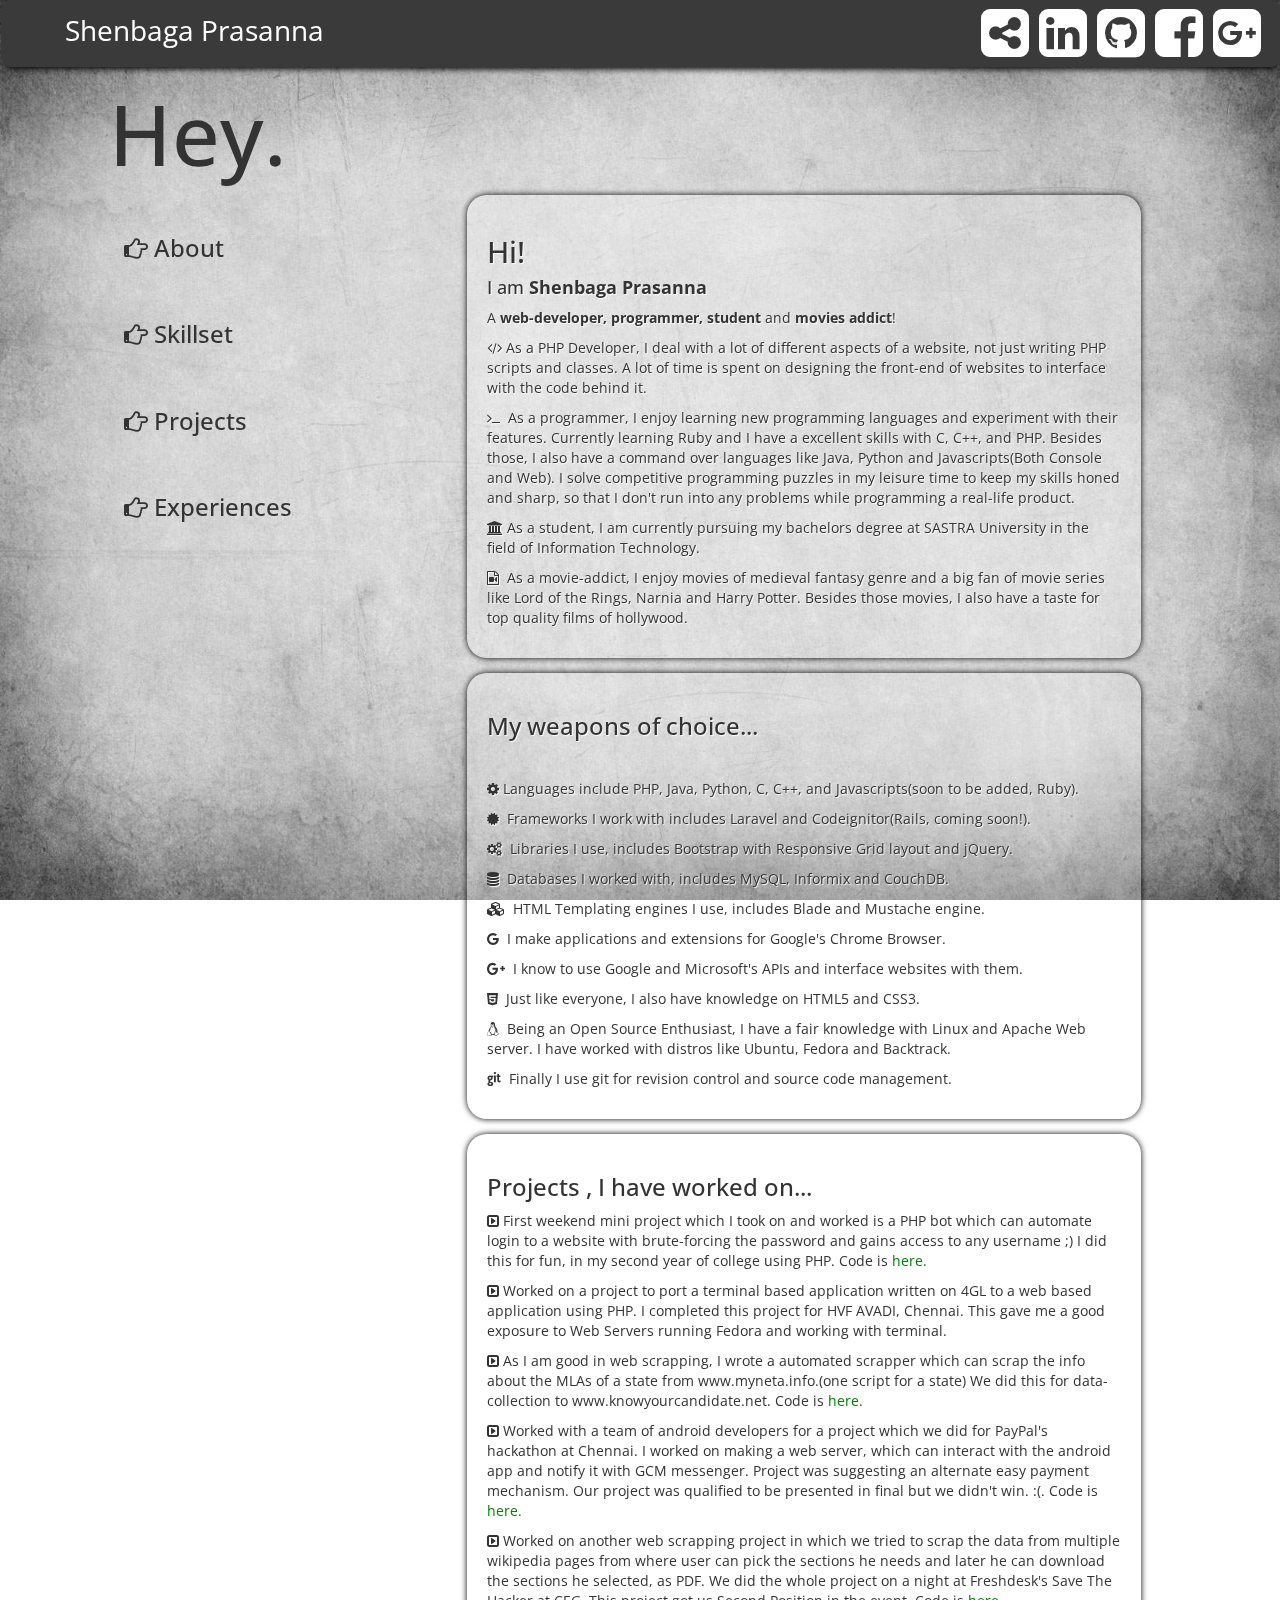
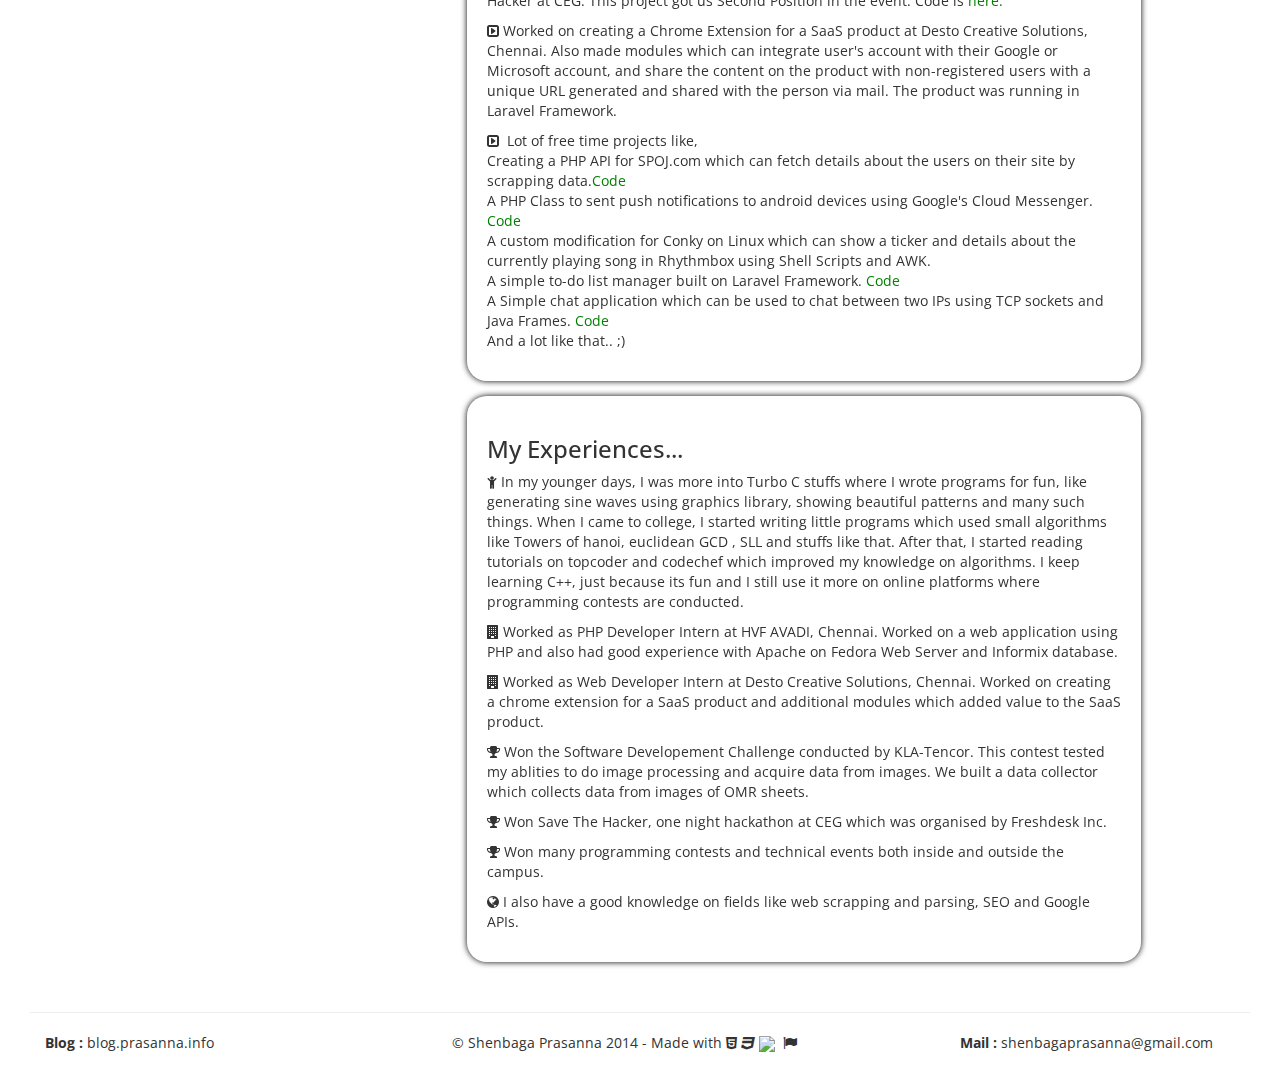
==== index.html @ 6488deb1 "responsive meta tag fix" ====
<!doctype html>
<!--
 
                                                       Z
                                                   Z
                                   .,.,        z
                                 ((((())    z
                               ((('_  _`) '
    _______________________    ((G   \ |)      ___________________
                              (((`   " ,
                               .((\.:~:          .--------------.
 This is product               __.| `"'.__      | \              |
                            .''   `---'   `.    |  .             :
     of hard work          /                `   |   `-.__________)
                          |             ~       |  :             :
     for many many        |                     |  :  |
                          |    _                |     |   [ ##   :
     hours ...             \    `--.        ____|  ,   oo_______.'
                            `_   ( \) _____/     `--___
                            | `--)  ) `-.   `---   ( - a:f -
                            |   '///`  | `-.
                            |     | |  |    `-.
                            |     | |  |       `-.
                            |     | |\ |
                            |     | | \|
                             `-.  | |  |
                                `-| '


-->
<html>
	<head>
		<title>Prasanna | Portfolio</title>
		<meta charset="UTF-8">
		<meta name="description" content="Portfolio of Shenbaga Prasanna">
		<meta name="keywords" content="shenbaga prasanna,prasanna,phpdeveloper,portfolio,sastra">
		<meta name="author" content="Shenbaga Prasanna">
		<meta name="robots" content="index,follow">
		<meta name="googlebot" content="index,follow">
		<meta name="og:title" content="Prasanna | Portfolio">
		<meta name="og:url" content="http://praserocking.github.io">
		<meta name="og:type" content="portfolio">
		<meta name="viewport" content="width=device-width, initial-scale=1">
		<link href='http://fonts.googleapis.com/css?family=Open+Sans' rel='stylesheet' type='text/css'>
		<link rel="stylesheet" href="css/bootstrap.min.css">
		<link href="http://netdna.bootstrapcdn.com/font-awesome/4.1.0/css/font-awesome.min.css" rel="stylesheet">;
		<link rel="stylesheet" href="css/index.css">
		<script type="text/javascript" src="js/jquery.js"></script>
		<script type="text/javascript" src="js/jquery.sticky.js"></script>
		<script type="text/javascript" src="js/index.js"></script>
	</head>
	<body>
		<div id="container">
			<div class="row">
				<div class="col-xs-12" id="header">
					<a href="index.html">
						<span id="name" class="glow">Shenbaga Prasanna</span>
					</a>
					<a href="https://plus.google.com/u/0/+PrasannaSundar/posts" target="_blank">
						<span class="contact-icon" id="google"><i class="fa fa-google-plus-square fa-2x"></i></span>
					</a>
					<a href="https://www.facebook.com/prasanna.sundar.568" target="_blank">
						<span class="contact-icon" id="facebook"><i class="fa fa-facebook-square fa-2x"></i></span>
					</a>
					<a href="https://github.com/praserocking" target="_blank">
						<span class="contact-icon" id="github"><i class="fa fa-github-square fa-2x"></i></span>
					</a>
					<a href="http://in.linkedin.com/pub/shenbaga-prasanna/69/320/171/" target="_blank">
						<span class="contact-icon" id="linkedin"><i class="fa fa-linkedin-square fa-2x"></i></span>
					</a>
					<a href="http://blog.prasanna.info" target="_blank">
						<span class="contact-icon" id="blogger"><i class="fa fa-share-alt-square fa-2x"></i></span>
					</a>
				</div>
			</div>
			<div class="row">
				<div class="col-xs-4 col-xs-offset-1">
					<h1 id="hey">Hey.</i></h1>
				</div>
				<div class="col-xs-1 col-xs-offset-10" id="dp">
				</div>
			</div>
			<div class="row">
				<div class="col-xs-3 col-xs-offset-1">
					<table id="vert-menu">
						<tr>
							<td>
							<div>
								<h3 id="about"><i class="fa fa-hand-o-right fa-1x"></i>&nbsp;About</h3>
							</div>
							</td>
						</tr>
						<tr>
							<td>
							<div>
								<h3 id="skills"><i class="fa fa-hand-o-right fa-1x"></i>&nbsp;Skillset</h3>
							</div>
							</td>
						</tr>
						<tr>
							<td>
							<div>
								<h3 id="projs"><i class="fa fa-hand-o-right fa-1x"></i>&nbsp;Projects</h3>
							</div>
							</td>
						</tr>
						<tr>
							<td>
							<div>
								<h3 id="exps"><i class="fa fa-hand-o-right fa-1x"></i>&nbsp;Experiences</h3>
							</div>
							</td>
						</tr>
					</table>
				</div>
				<div class="col-xs-7">
					<div class="row space">
						<div class="col-xs-12">
							<div id="about-content" class="test">
								<h2>Hi!</h2> <h4>I am <strong>Shenbaga Prasanna</strong></h4>
								<p>A <strong>web-developer, programmer, student</strong> and <strong>movies addict</strong>!</p> 
								<p><i class="fa fa-code"></i>&nbsp;As a PHP Developer, I deal with a lot of different aspects of a website, not just writing PHP scripts and classes. A lot of time is spent on designing the front-end of websites to interface with the code behind it.</p>
								<p><i class="fa fa-terminal"></i>&nbsp; As a programmer, I enjoy learning new programming languages and experiment with their features. Currently learning Ruby and I have a excellent skills with C, C++, and PHP. Besides those, I also have a command over languages like Java, Python and Javascripts(Both Console and Web). I solve competitive programming puzzles in my leisure time to keep my skills honed and sharp, so that I don't run into any problems while programming a real-life product.</p>
								<p><i class="fa fa-university"></i>&nbsp;As a student, I am currently pursuing my bachelors degree at SASTRA University in the field of Information Technology.  </p>
								<p><i class="fa fa-file-movie-o"></i>&nbsp; As a movie-addict, I enjoy movies of medieval fantasy genre and a big fan of movie series like Lord of the Rings, Narnia and Harry Potter. Besides those movies, I also have a taste for top quality films of hollywood. </p>
							</div>
						</div>
					</div>
					<div class="row space">
						<div class="col-xs-12">
							<div class="test" id="skills-content">
								<h3>My weapons of choice...</h3><p>&nbsp;</p>
								<p><i class="fa fa-cog"></i>&nbsp;Languages include PHP, Java, Python, C, C++, and Javascripts(soon to be added, Ruby).</p>
								<p><i class="fa fa-certificate"></i>&nbsp; Frameworks I work with includes Laravel and Codeignitor(Rails, coming soon!).</p>
								<p><i class="fa fa-cogs"></i>&nbsp; Libraries I use, includes Bootstrap with Responsive Grid layout and jQuery.</p>
								<p><i class="fa fa-database"></i>&nbsp; Databases I worked with, includes MySQL, Informix and CouchDB.</p>
								<p><i class="fa fa-cubes"></i>&nbsp; HTML Templating engines I use, includes Blade and Mustache engine. </p>
								<p><i class="fa fa-google"></i>&nbsp; I make applications and extensions for Google's Chrome Browser.</p>
								<p><i class="fa fa-google-plus"></i>&nbsp; I know to use Google and Microsoft's APIs and interface websites with them.</p> 
								<p><i class="fa fa-html5"></i>&nbsp; Just like everyone, I also have knowledge on HTML5 and CSS3.</p>
								<p><i class="fa fa-linux"></i>&nbsp; Being an Open Source Enthusiast, I have a fair knowledge with Linux and Apache Web server. I have worked with distros like Ubuntu, Fedora and Backtrack.</p>
								<p><i class="fa fa-git"></i>&nbsp; Finally I use git for revision control and source code management.</p>

							</div>
						</div>
					</div>
					<div class="row space">
						<div class="col-xs-12">
							<div class="test" id="projs-content">
								<h3>Projects , I have worked on...</h3>
								<p><i class="fa fa-toggle-right"></i>&nbsp;First weekend mini project which I took on and worked is a PHP bot which can automate login to a website with brute-forcing the password and gains access to any username ;) I did this for fun, in my second year of college using PHP. Code is <a href="https://github.com/praserocking/SASTRA-PWI-DOB-Hack" target="_blank"><span class="url">here.</span></a></p>
								<p><i class="fa fa-toggle-right"></i>&nbsp;Worked on a project to port a terminal based application written on 4GL to a web based application using PHP. I completed this project for HVF AVADI, Chennai. This gave me a good exposure to Web Servers running Fedora and working with terminal.</p>
								<p><i class="fa fa-toggle-right"></i>&nbsp;As I am good in web scrapping, I wrote a automated scrapper which can scrap the info about the MLAs of a state from www.myneta.info.(one script for a state) We did this for data-collection to www.knowyourcandidate.net. Code is <a href="https://github.com/praserocking/ScriptKiddie/blob/master/BOT_MYNETA.php" target="_blank"><span class="url">here.</span></a></p>
								<p><i class="fa fa-toggle-right"></i>&nbsp;Worked with a team of android developers for a project which we did for PayPal's hackathon at Chennai. I worked on making a web server, which can interact with the android app and notify it with GCM messenger. Project was suggesting an alternate easy payment mechanism. Our project was qualified to be presented in final but we didn't win. :(. Code is <a href="https://github.com/praserocking/EZEEPAY_FOR_PAYPAL_HACKATHON" target="_blank"><span class="url">here.</span></a></p>
								<p><i class="fa fa-toggle-right"></i>&nbsp;Worked on another web scrapping project in which we tried to scrap the data from multiple wikipedia pages from where user can pick the sections he needs and later he can download the sections he selected, as PDF. We did the whole project on a night at Freshdesk's Save The Hacker at CEG. This project got us Second Position in the event. Code is <a href="https://github.com/praserocking/ListWiki" target="_blank"><span class="url">here.</span></a></p>
								<p><i class="fa fa-toggle-right"></i>&nbsp;Worked on creating a Chrome Extension for a SaaS product at Desto Creative Solutions, Chennai. Also made modules which can integrate user's account with their Google or Microsoft account, and share the content on the product with non-registered users with a unique URL generated and shared with the person via mail. The product was running in Laravel Framework.</p>
								<p><i class="fa fa-toggle-right"></i>&nbsp; Lot of free time projects like, <br/>Creating a PHP API for SPOJ.com which can fetch details about the users on their site by scrapping data.<a href="https://github.com/praserocking/PHP-SPOJ-API" target="_blank"><span class="url">Code</span></a><br/>
								A PHP Class to sent push notifications to android devices using Google's Cloud Messenger. <a href="https://github.com/praserocking/GCM_Server_PushNotifications_API" target="_blank"><span class="url">Code</span></a><br/>
								A custom modification for Conky on Linux which can show a ticker and details about the currently playing song in Rhythmbox using Shell Scripts and AWK.<br/>
								A simple to-do list manager built on Laravel Framework. <a href="https://github.com/praserocking/To-Do-List" target="_blank"><span class="url">Code</span></a><br/>
								A Simple chat application which can be used to chat between two IPs using TCP sockets and Java Frames.<a href="https://github.com/praserocking/ChatApp-Updated" target="_blank"><span class="url"> Code</span></a><br/>
								And a lot like that.. ;)</p>
							</div>
						</div>
					</div>
					<div class="row space">
						<div class="col-xs-12">
							<div class="test" id="exps-content">
								<h3>My Experiences... </h3>
								<p><i class="fa fa-child">&nbsp;</i>In my younger days, I was more into Turbo C stuffs where I wrote programs for fun, like generating sine waves using graphics library, showing beautiful patterns and many such things. When I came to college, I started writing little programs which used small algorithms like Towers of hanoi, euclidean GCD , SLL and stuffs like that. After that, I started reading tutorials on topcoder and codechef which improved my knowledge on algorithms. I keep learning C++, just because its fun and I still use it more on online platforms where programming contests are conducted.</p>
								<p><i class="fa fa-building">&nbsp;</i>Worked as PHP Developer Intern at HVF AVADI, Chennai. Worked on a web application using PHP and also had good experience with Apache on Fedora Web Server and Informix database.</p>
								<p><i class="fa fa-building">&nbsp;</i>Worked as Web Developer Intern at Desto Creative Solutions, Chennai. Worked on creating a chrome extension for a SaaS product and additional modules which added value to the SaaS product.</p>
								<p><i class="fa fa-trophy">&nbsp;</i>Won the Software Developement Challenge conducted by KLA-Tencor. This contest tested my ablities to do image processing and acquire data from images. We built a data collector which collects data from images of OMR sheets.</p>
								<p><i class="fa fa-trophy">&nbsp;</i>Won Save The Hacker, one night hackathon at CEG which was organised by Freshdesk Inc.</p>
								<p><i class="fa fa-trophy">&nbsp;</i>Won many programming contests and technical events both inside and outside the campus.</p>
								<p><i class="fa fa-globe">&nbsp;</i>I also have a good knowledge on fields like web scrapping and parsing, SEO and Google APIs.</p>
							</div>
						</div>
					</div>
				</div>
			</div>
			<div class="row space">
				<div class="col-xs-12">
					<hr>
					<div class="col-xs-4 glow">
						<strong>Blog :</strong> blog.prasanna.info
					</div>
					<div class="col-xs-4">
						&copy; Shenbaga Prasanna 2014 - 
						Made with <i class="fa fa-html5"></i>&nbsp;<i class="fa fa-css3"></i>&nbsp;<img src="http://jquery.com/jquery-wp-content/themes/jquery.com/i/favicon.ico">&nbsp; <i class="fa fa-flag"></i>
					</div>
					<div class="col-xs-3 col-xs-offset-1">
						<strong>Mail :</strong> shenbagaprasanna@gmail.com
					</div>
				</div>
			</div>
		</div>
		<!-- Google Analytics -->
			<script>
			  (function(i,s,o,g,r,a,m){i['GoogleAnalyticsObject']=r;i[r]=i[r]||function(){
			  (i[r].q=i[r].q||[]).push(arguments)},i[r].l=1*new Date();a=s.createElement(o),
			  m=s.getElementsByTagName(o)[0];a.async=1;a.src=g;m.parentNode.insertBefore(a,m)
			  })(window,document,'script','//www.google-analytics.com/analytics.js','ga');
			  ga('create', 'UA-52344469-1', 'auto');
			  ga('send', 'pageview');
			</script>
		<!-- -->
	</body>
</html>
---- css/index.css ----
body{
	font-family: 'Open Sans', sans-serif;
	overflow-x:hidden;
	background-image: url("../imgs/bg.jpg"); 
	background-repeat: no-repeat;
    background-size: 100% 100%;
	background-attachment:fixed;
}
a,a:hover{
	text-decoration: none;
	color: inherit;
}
td{
	padding: 15px;
}
td:hover{
	-webkit-stroke-width: 5.3px;
    -webkit-stroke-color: #FFFFFF;
    -webkit-fill-color: #FFFFFF;
    text-shadow: 1px 0px 20px black;
}
.test{
	width: auto;
	height: auto;
	text-shadow: 1px 1px 1px #FFFFFF;
	background-color: rgba(255,255,255,0.25);
	padding: 20px;
	border-radius: 20px;
	-webkit-box-shadow: 0 0 6px black;
	   -moz-box-shadow: 0 0 6px black;
	        box-shadow: 0 0 6px black;
}
.space{
	margin:15px;
}
.contact-icon{
	float: right;
	padding: 5px;
}
.contact-icon:hover,td:hover{
	cursor: pointer;
}
.glow:hover{
	-webkit-stroke-width: 5.3px;
    -webkit-stroke-color: #FFFFFF;
    -webkit-fill-color: #FFFFFF;
    text-shadow: 1px 0px 20px white;
}
.url{
	color:green;
}
.url:hover{
	color:blue;
}
#google:hover{
	color:#d34836;
}
#facebook:hover{
	color:#3b5998;
}
#linkedin:hover{
	color: #0e76a8;
}
#github:hover{
	color: black;
}
#blogger:hover{
	color:#ff6600;
}
#hey{
	font-size: 600%;
	position: fixed;
	top: 68px;
}
#name{
	position: absolute;
	top: 15%;
	left: 5%;
    transition: all 0.3s ease-in;
    text-decoration:none;
}
#header{
	background-color: #3a3a3a;
	left: 1px;
	color: white;
	font-size: 200%;
	position: fixed;
	top: 0px;
	z-index: 1000;
	-webkit-box-shadow: 0 8px 6px -6px black;
	   -moz-box-shadow: 0 8px 6px -6px black;
	        box-shadow: 0 8px 6px -6px black;	
	border-radius: 10px;
}
#dp{
	width: 150px;
	height: 150px;
	position: fixed;
	border-radius: 75px;
	-webkit-border-radius: 75px;
	-moz-border-radius: 75px;
	-webkit-filter: grayscale(1);
  	filter: grayscale(1);
	background: url("") no-repeat;
	/*border: 2px ridge #3a3a3a;*/
}
#dp:hover{
	-webkit-filter: grayscale(0);
  	filter: grayscale(0);
  	cursor:pointer;
}
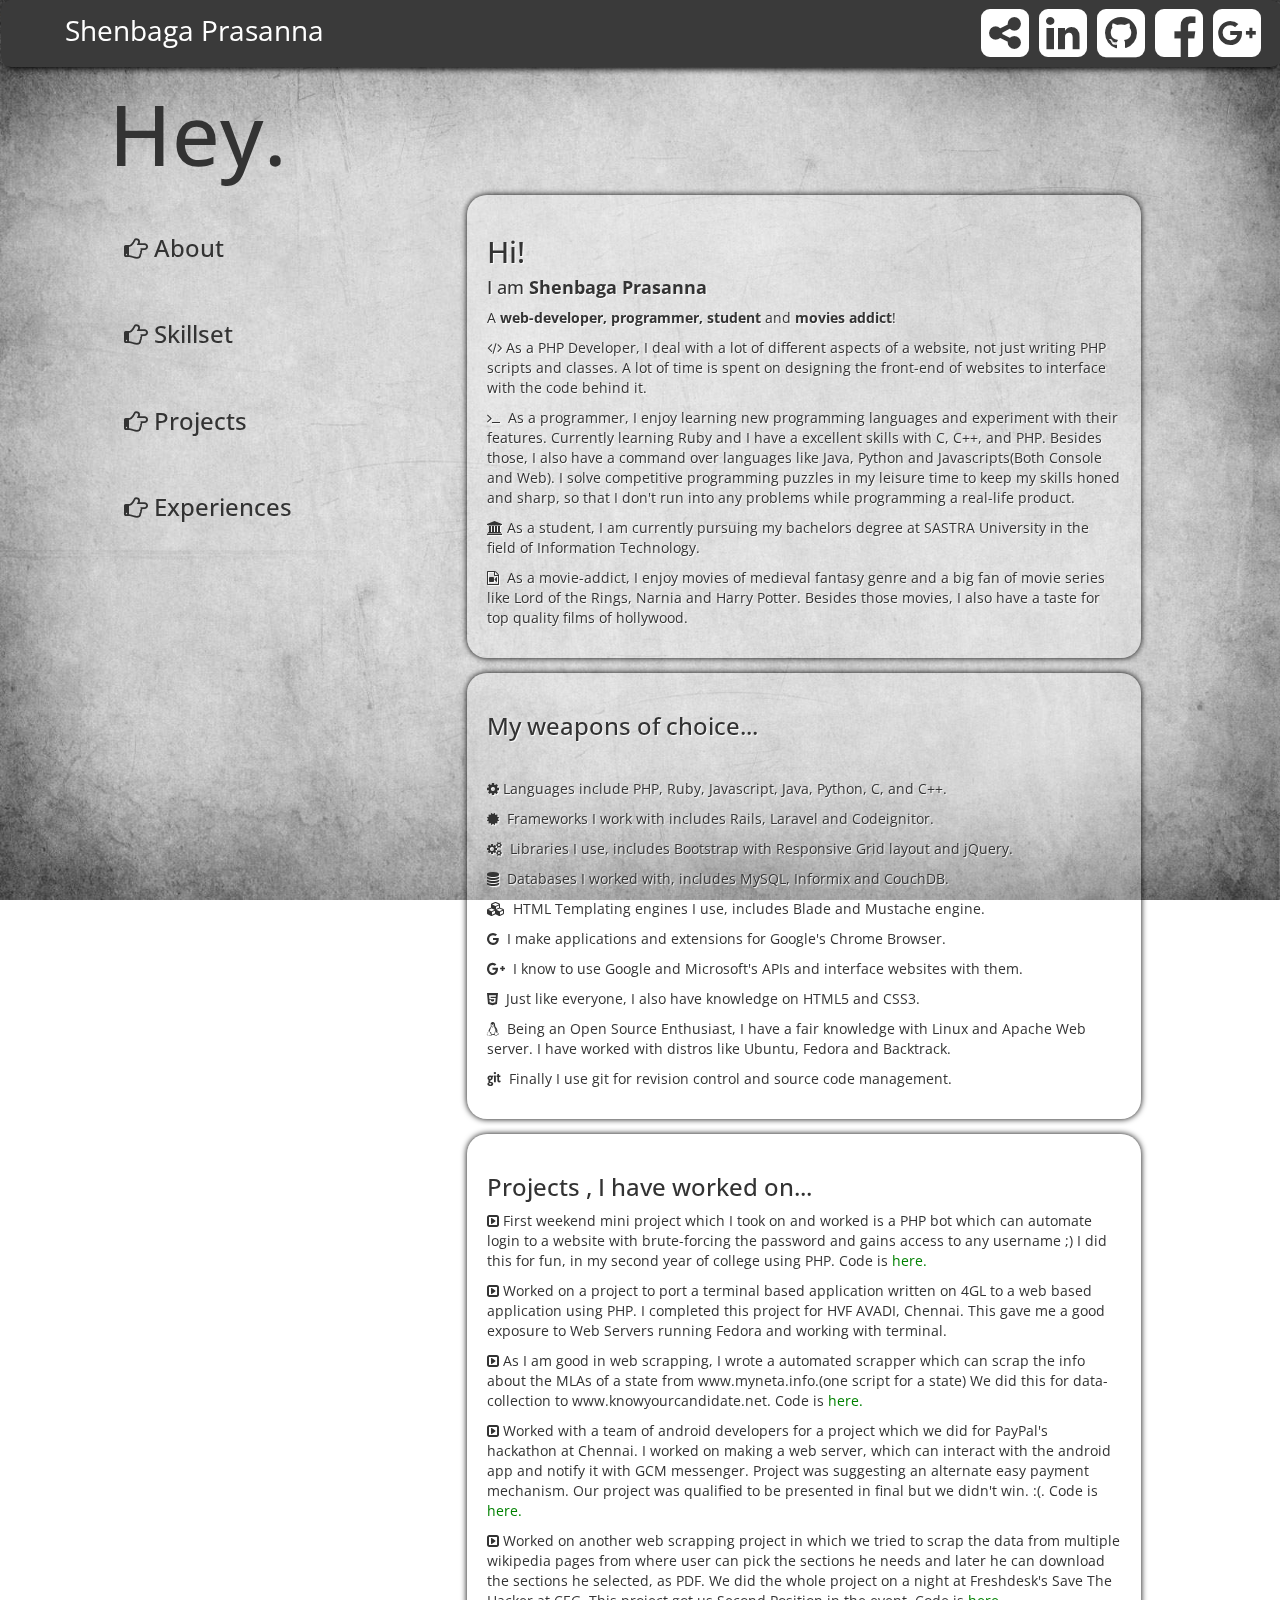
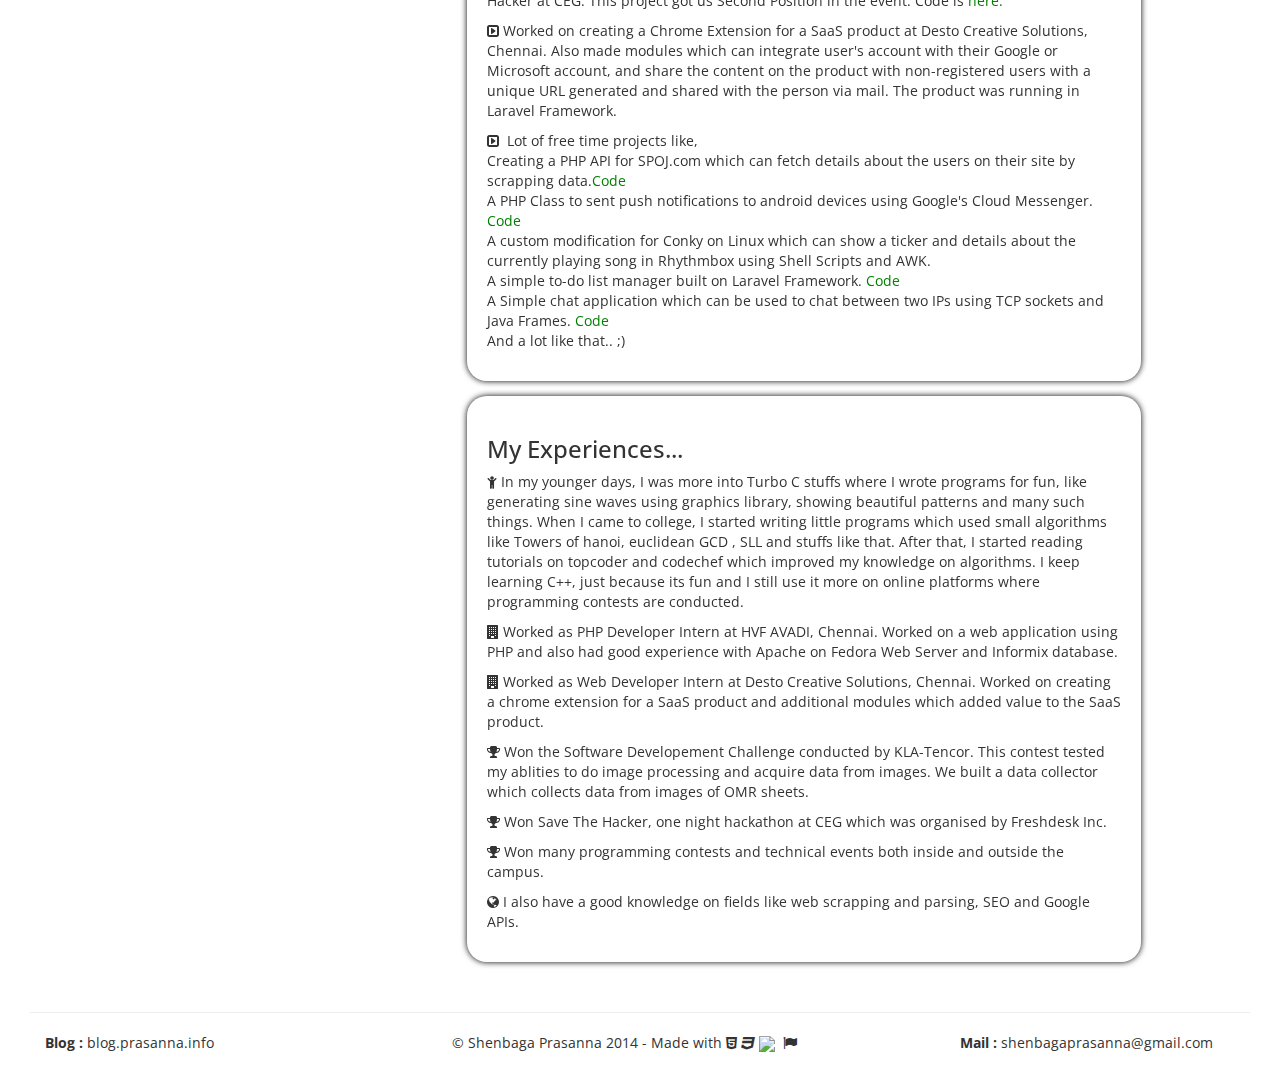
==== commit 0237ce3e: "Ruby and Rails update" ====
--- a/index.html
+++ b/index.html
@@ -130,8 +130,8 @@
 						<div class="col-xs-12">
 							<div class="test" id="skills-content">
 								<h3>My weapons of choice...</h3><p>&nbsp;</p>
-								<p><i class="fa fa-cog"></i>&nbsp;Languages include PHP, Java, Python, C, C++, and Javascripts(soon to be added, Ruby).</p>
-								<p><i class="fa fa-certificate"></i>&nbsp; Frameworks I work with includes Laravel and Codeignitor(Rails, coming soon!).</p>
+								<p><i class="fa fa-cog"></i>&nbsp;Languages include PHP, Ruby, Javascript, Java, Python, C, and C++.</p>
+								<p><i class="fa fa-certificate"></i>&nbsp; Frameworks I work with includes Rails, Laravel and Codeignitor.</p>
 								<p><i class="fa fa-cogs"></i>&nbsp; Libraries I use, includes Bootstrap with Responsive Grid layout and jQuery.</p>
 								<p><i class="fa fa-database"></i>&nbsp; Databases I worked with, includes MySQL, Informix and CouchDB.</p>
 								<p><i class="fa fa-cubes"></i>&nbsp; HTML Templating engines I use, includes Blade and Mustache engine. </p>
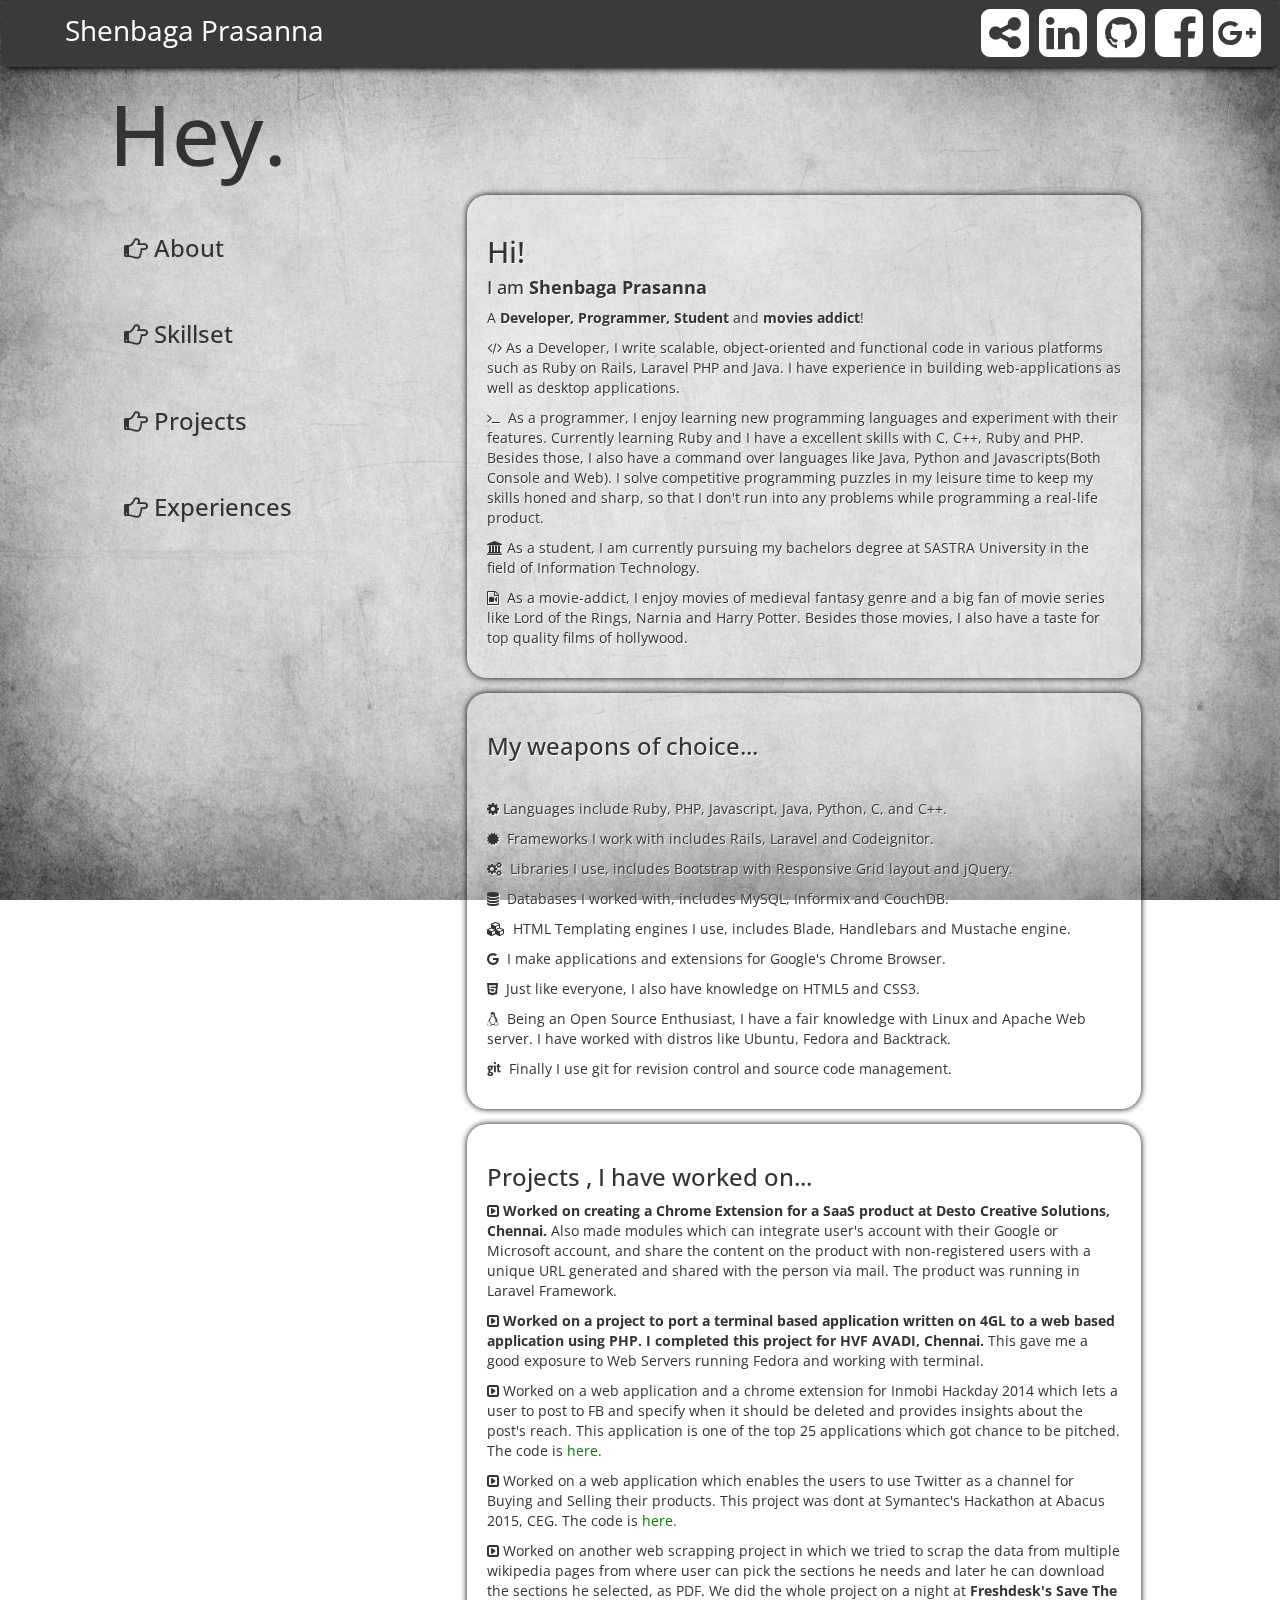
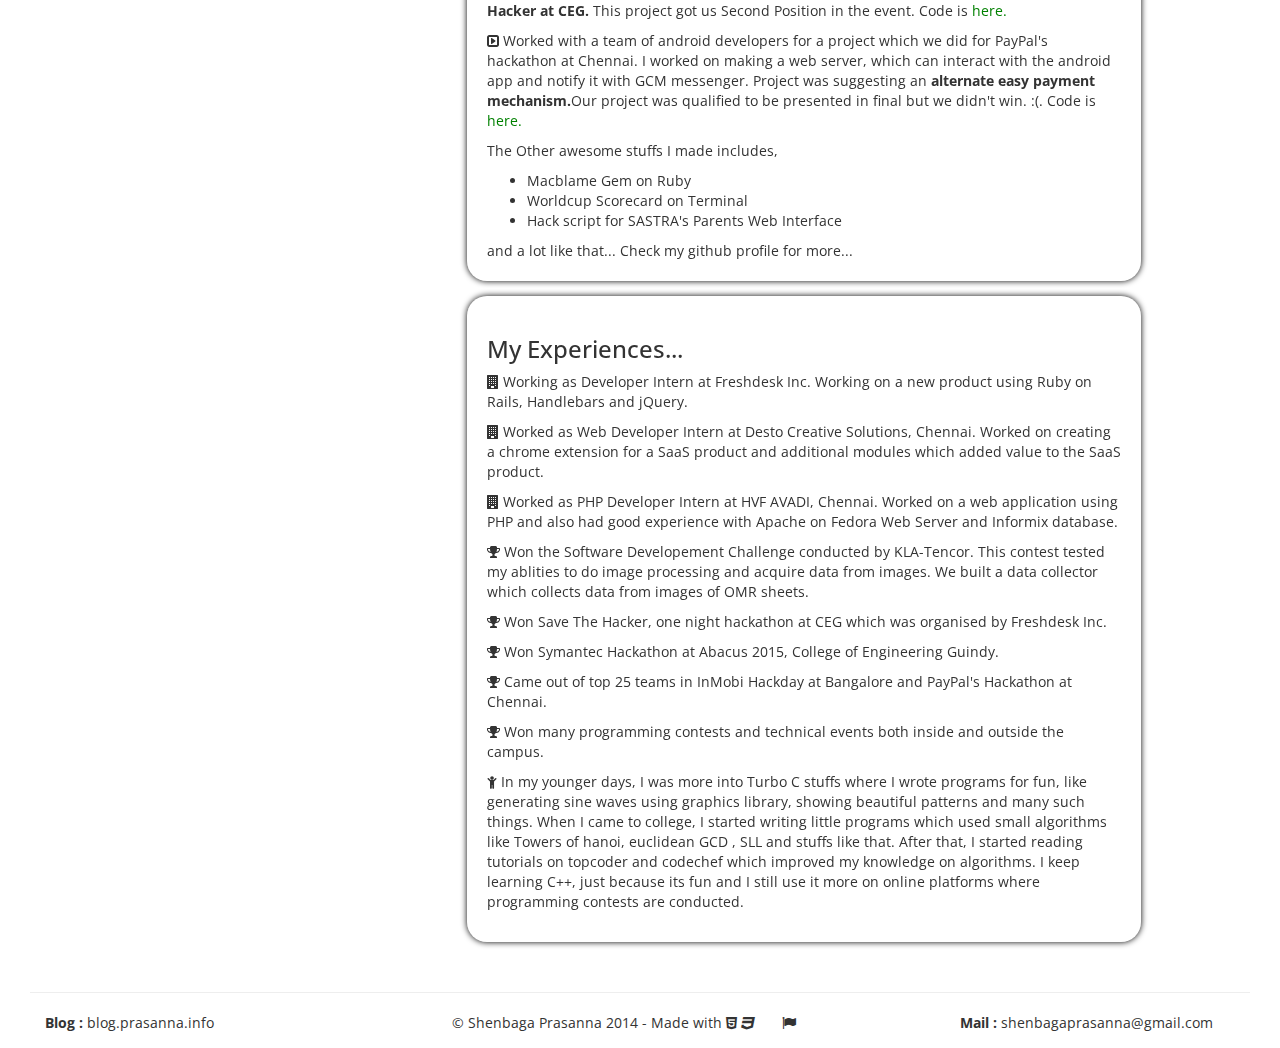
==== commit dce0c467: "update on 6-5-2015" ====
--- a/index.html
+++ b/index.html
@@ -118,9 +118,9 @@
 						<div class="col-xs-12">
 							<div id="about-content" class="test">
 								<h2>Hi!</h2> <h4>I am <strong>Shenbaga Prasanna</strong></h4>
-								<p>A <strong>web-developer, programmer, student</strong> and <strong>movies addict</strong>!</p> 
-								<p><i class="fa fa-code"></i>&nbsp;As a PHP Developer, I deal with a lot of different aspects of a website, not just writing PHP scripts and classes. A lot of time is spent on designing the front-end of websites to interface with the code behind it.</p>
-								<p><i class="fa fa-terminal"></i>&nbsp; As a programmer, I enjoy learning new programming languages and experiment with their features. Currently learning Ruby and I have a excellent skills with C, C++, and PHP. Besides those, I also have a command over languages like Java, Python and Javascripts(Both Console and Web). I solve competitive programming puzzles in my leisure time to keep my skills honed and sharp, so that I don't run into any problems while programming a real-life product.</p>
+								<p>A <strong>Developer, Programmer, Student</strong> and <strong>movies addict</strong>!</p> 
+								<p><i class="fa fa-code"></i>&nbsp;As a Developer, I write scalable, object-oriented and functional code in various platforms such as Ruby on Rails, Laravel PHP and Java. I have experience in building web-applications as well as desktop applications. </p>
+								<p><i class="fa fa-terminal"></i>&nbsp; As a programmer, I enjoy learning new programming languages and experiment with their features. Currently learning Ruby and I have a excellent skills with C, C++, Ruby and PHP. Besides those, I also have a command over languages like Java, Python and Javascripts(Both Console and Web). I solve competitive programming puzzles in my leisure time to keep my skills honed and sharp, so that I don't run into any problems while programming a real-life product.</p>
 								<p><i class="fa fa-university"></i>&nbsp;As a student, I am currently pursuing my bachelors degree at SASTRA University in the field of Information Technology.  </p>
 								<p><i class="fa fa-file-movie-o"></i>&nbsp; As a movie-addict, I enjoy movies of medieval fantasy genre and a big fan of movie series like Lord of the Rings, Narnia and Harry Potter. Besides those movies, I also have a taste for top quality films of hollywood. </p>
 							</div>
@@ -130,13 +130,12 @@
 						<div class="col-xs-12">
 							<div class="test" id="skills-content">
 								<h3>My weapons of choice...</h3><p>&nbsp;</p>
-								<p><i class="fa fa-cog"></i>&nbsp;Languages include PHP, Ruby, Javascript, Java, Python, C, and C++.</p>
+								<p><i class="fa fa-cog"></i>&nbsp;Languages include Ruby, PHP, Javascript, Java, Python, C, and C++.</p>
 								<p><i class="fa fa-certificate"></i>&nbsp; Frameworks I work with includes Rails, Laravel and Codeignitor.</p>
 								<p><i class="fa fa-cogs"></i>&nbsp; Libraries I use, includes Bootstrap with Responsive Grid layout and jQuery.</p>
 								<p><i class="fa fa-database"></i>&nbsp; Databases I worked with, includes MySQL, Informix and CouchDB.</p>
-								<p><i class="fa fa-cubes"></i>&nbsp; HTML Templating engines I use, includes Blade and Mustache engine. </p>
+								<p><i class="fa fa-cubes"></i>&nbsp; HTML Templating engines I use, includes Blade, Handlebars and Mustache engine. </p>
 								<p><i class="fa fa-google"></i>&nbsp; I make applications and extensions for Google's Chrome Browser.</p>
-								<p><i class="fa fa-google-plus"></i>&nbsp; I know to use Google and Microsoft's APIs and interface websites with them.</p> 
 								<p><i class="fa fa-html5"></i>&nbsp; Just like everyone, I also have knowledge on HTML5 and CSS3.</p>
 								<p><i class="fa fa-linux"></i>&nbsp; Being an Open Source Enthusiast, I have a fair knowledge with Linux and Apache Web server. I have worked with distros like Ubuntu, Fedora and Backtrack.</p>
 								<p><i class="fa fa-git"></i>&nbsp; Finally I use git for revision control and source code management.</p>
@@ -148,18 +147,22 @@
 						<div class="col-xs-12">
 							<div class="test" id="projs-content">
 								<h3>Projects , I have worked on...</h3>
-								<p><i class="fa fa-toggle-right"></i>&nbsp;First weekend mini project which I took on and worked is a PHP bot which can automate login to a website with brute-forcing the password and gains access to any username ;) I did this for fun, in my second year of college using PHP. Code is <a href="https://github.com/praserocking/SASTRA-PWI-DOB-Hack" target="_blank"><span class="url">here.</span></a></p>
-								<p><i class="fa fa-toggle-right"></i>&nbsp;Worked on a project to port a terminal based application written on 4GL to a web based application using PHP. I completed this project for HVF AVADI, Chennai. This gave me a good exposure to Web Servers running Fedora and working with terminal.</p>
-								<p><i class="fa fa-toggle-right"></i>&nbsp;As I am good in web scrapping, I wrote a automated scrapper which can scrap the info about the MLAs of a state from www.myneta.info.(one script for a state) We did this for data-collection to www.knowyourcandidate.net. Code is <a href="https://github.com/praserocking/ScriptKiddie/blob/master/BOT_MYNETA.php" target="_blank"><span class="url">here.</span></a></p>
-								<p><i class="fa fa-toggle-right"></i>&nbsp;Worked with a team of android developers for a project which we did for PayPal's hackathon at Chennai. I worked on making a web server, which can interact with the android app and notify it with GCM messenger. Project was suggesting an alternate easy payment mechanism. Our project was qualified to be presented in final but we didn't win. :(. Code is <a href="https://github.com/praserocking/EZEEPAY_FOR_PAYPAL_HACKATHON" target="_blank"><span class="url">here.</span></a></p>
-								<p><i class="fa fa-toggle-right"></i>&nbsp;Worked on another web scrapping project in which we tried to scrap the data from multiple wikipedia pages from where user can pick the sections he needs and later he can download the sections he selected, as PDF. We did the whole project on a night at Freshdesk's Save The Hacker at CEG. This project got us Second Position in the event. Code is <a href="https://github.com/praserocking/ListWiki" target="_blank"><span class="url">here.</span></a></p>
-								<p><i class="fa fa-toggle-right"></i>&nbsp;Worked on creating a Chrome Extension for a SaaS product at Desto Creative Solutions, Chennai. Also made modules which can integrate user's account with their Google or Microsoft account, and share the content on the product with non-registered users with a unique URL generated and shared with the person via mail. The product was running in Laravel Framework.</p>
-								<p><i class="fa fa-toggle-right"></i>&nbsp; Lot of free time projects like, <br/>Creating a PHP API for SPOJ.com which can fetch details about the users on their site by scrapping data.<a href="https://github.com/praserocking/PHP-SPOJ-API" target="_blank"><span class="url">Code</span></a><br/>
-								A PHP Class to sent push notifications to android devices using Google's Cloud Messenger. <a href="https://github.com/praserocking/GCM_Server_PushNotifications_API" target="_blank"><span class="url">Code</span></a><br/>
-								A custom modification for Conky on Linux which can show a ticker and details about the currently playing song in Rhythmbox using Shell Scripts and AWK.<br/>
-								A simple to-do list manager built on Laravel Framework. <a href="https://github.com/praserocking/To-Do-List" target="_blank"><span class="url">Code</span></a><br/>
-								A Simple chat application which can be used to chat between two IPs using TCP sockets and Java Frames.<a href="https://github.com/praserocking/ChatApp-Updated" target="_blank"><span class="url"> Code</span></a><br/>
-								And a lot like that.. ;)</p>
+								<p><i class="fa fa-toggle-right"></i>&nbsp;<b>Worked on creating a Chrome Extension for a SaaS product at Desto Creative Solutions, Chennai.</b> Also made modules which can integrate user's account with their Google or Microsoft account, and share the content on the product with non-registered users with a unique URL generated and shared with the person via mail. The product was running in Laravel Framework.</p>
+								<p><i class="fa fa-toggle-right"></i>&nbsp;<b>Worked on a project to port a terminal based application written on 4GL to a web based application using PHP. I completed this project for HVF AVADI, Chennai.</b> This gave me a good exposure to Web Servers running Fedora and working with terminal.</p>
+
+								<p><i class="fa fa-toggle-right"></i>&nbsp;Worked on a web application and a chrome extension for Inmobi Hackday 2014 which lets a user to post to FB and specify when it should be deleted and provides insights about the post's reach. This application is one of the top 25 applications which got chance to be pitched. The code is <a href="https://github.com/praserocking/Wink---Timed-posts---FB-Application" target="_blank"><span class="url">here.</span></a></p>
+
+								<p><i class="fa fa-toggle-right"></i>&nbsp;Worked on a web application which enables the users to use Twitter as a channel for Buying and Selling their products. This project was dont at Symantec's Hackathon at Abacus 2015, CEG. The code is <a href="https://github.com/praserocking/Twi-Commerce" target="_blank"><span class="url">here.</span></a></p>
+
+								<p><i class="fa fa-toggle-right"></i>&nbsp;Worked on another web scrapping project in which we tried to scrap the data from multiple wikipedia pages from where user can pick the sections he needs and later he can download the sections he selected, as PDF. We did the whole project on a night at <b>Freshdesk's Save The Hacker at CEG.</b> This project got us Second Position in the event. Code is <a href="https://github.com/praserocking/ListWiki" target="_blank"><span class="url">here.</span></a></p>
+								<p><i class="fa fa-toggle-right"></i>&nbsp;Worked with a team of android developers for a project which we did for PayPal's hackathon at Chennai. I worked on making a web server, which can interact with the android app and notify it with GCM messenger. Project was suggesting an <b>alternate easy payment mechanism.</b>Our project was qualified to be presented in final but we didn't win. :(. Code is <a href="https://github.com/praserocking/EZEEPAY_FOR_PAYPAL_HACKATHON" target="_blank"><span class="url">here.</span></a></p>
+								<p>The Other awesome stuffs I made includes,
+								<ul>
+									<li> Macblame Gem on Ruby</li>
+									<li> Worldcup Scorecard on Terminal</li>
+									<li> Hack script for SASTRA's Parents Web Interface</li>
+								</ul>
+								and a lot like that... Check my github profile for more...
 							</div>
 						</div>
 					</div>
@@ -167,13 +170,15 @@
 						<div class="col-xs-12">
 							<div class="test" id="exps-content">
 								<h3>My Experiences... </h3>
-								<p><i class="fa fa-child">&nbsp;</i>In my younger days, I was more into Turbo C stuffs where I wrote programs for fun, like generating sine waves using graphics library, showing beautiful patterns and many such things. When I came to college, I started writing little programs which used small algorithms like Towers of hanoi, euclidean GCD , SLL and stuffs like that. After that, I started reading tutorials on topcoder and codechef which improved my knowledge on algorithms. I keep learning C++, just because its fun and I still use it more on online platforms where programming contests are conducted.</p>
+								<p><i class="fa fa-building">&nbsp;</i>Working as Developer Intern at Freshdesk Inc. Working on a new product using Ruby on Rails, Handlebars and jQuery.</p>
+								<p><i class="fa fa-building">&nbsp;</i>Worked as Web Developer Intern at Desto Creative Solutions, Chennai. Worked on creating a chrome extension for a SaaS product and additional modules which added value to the SaaS product.</p>
 								<p><i class="fa fa-building">&nbsp;</i>Worked as PHP Developer Intern at HVF AVADI, Chennai. Worked on a web application using PHP and also had good experience with Apache on Fedora Web Server and Informix database.</p>
-								<p><i class="fa fa-building">&nbsp;</i>Worked as Web Developer Intern at Desto Creative Solutions, Chennai. Worked on creating a chrome extension for a SaaS product and additional modules which added value to the SaaS product.</p>
 								<p><i class="fa fa-trophy">&nbsp;</i>Won the Software Developement Challenge conducted by KLA-Tencor. This contest tested my ablities to do image processing and acquire data from images. We built a data collector which collects data from images of OMR sheets.</p>
 								<p><i class="fa fa-trophy">&nbsp;</i>Won Save The Hacker, one night hackathon at CEG which was organised by Freshdesk Inc.</p>
+								<p><i class="fa fa-trophy">&nbsp;</i>Won Symantec Hackathon at Abacus 2015, College of Engineering Guindy.</p>
+								<p><i class="fa fa-trophy">&nbsp;</i>Came out of top 25 teams in InMobi Hackday at Bangalore and PayPal's Hackathon at Chennai.</p>
 								<p><i class="fa fa-trophy">&nbsp;</i>Won many programming contests and technical events both inside and outside the campus.</p>
-								<p><i class="fa fa-globe">&nbsp;</i>I also have a good knowledge on fields like web scrapping and parsing, SEO and Google APIs.</p>
+								<p><i class="fa fa-child">&nbsp;</i>In my younger days, I was more into Turbo C stuffs where I wrote programs for fun, like generating sine waves using graphics library, showing beautiful patterns and many such things. When I came to college, I started writing little programs which used small algorithms like Towers of hanoi, euclidean GCD , SLL and stuffs like that. After that, I started reading tutorials on topcoder and codechef which improved my knowledge on algorithms. I keep learning C++, just because its fun and I still use it more on online platforms where programming contests are conducted.</p>
 							</div>
 						</div>
 					</div>
@@ -187,7 +192,7 @@
 					</div>
 					<div class="col-xs-4">
 						&copy; Shenbaga Prasanna 2014 - 
-						Made with <i class="fa fa-html5"></i>&nbsp;<i class="fa fa-css3"></i>&nbsp;<img src="http://jquery.com/jquery-wp-content/themes/jquery.com/i/favicon.ico">&nbsp; <i class="fa fa-flag"></i>
+						Made with <i class="fa fa-html5"></i>&nbsp;<i class="fa fa-css3"></i>&nbsp;<img width=15 height=15 src="http://jquery.com/jquery-wp-content/themes/jquery.com/i/favicon.ico">&nbsp; <i class="fa fa-flag"></i>
 					</div>
 					<div class="col-xs-3 col-xs-offset-1">
 						<strong>Mail :</strong> shenbagaprasanna@gmail.com
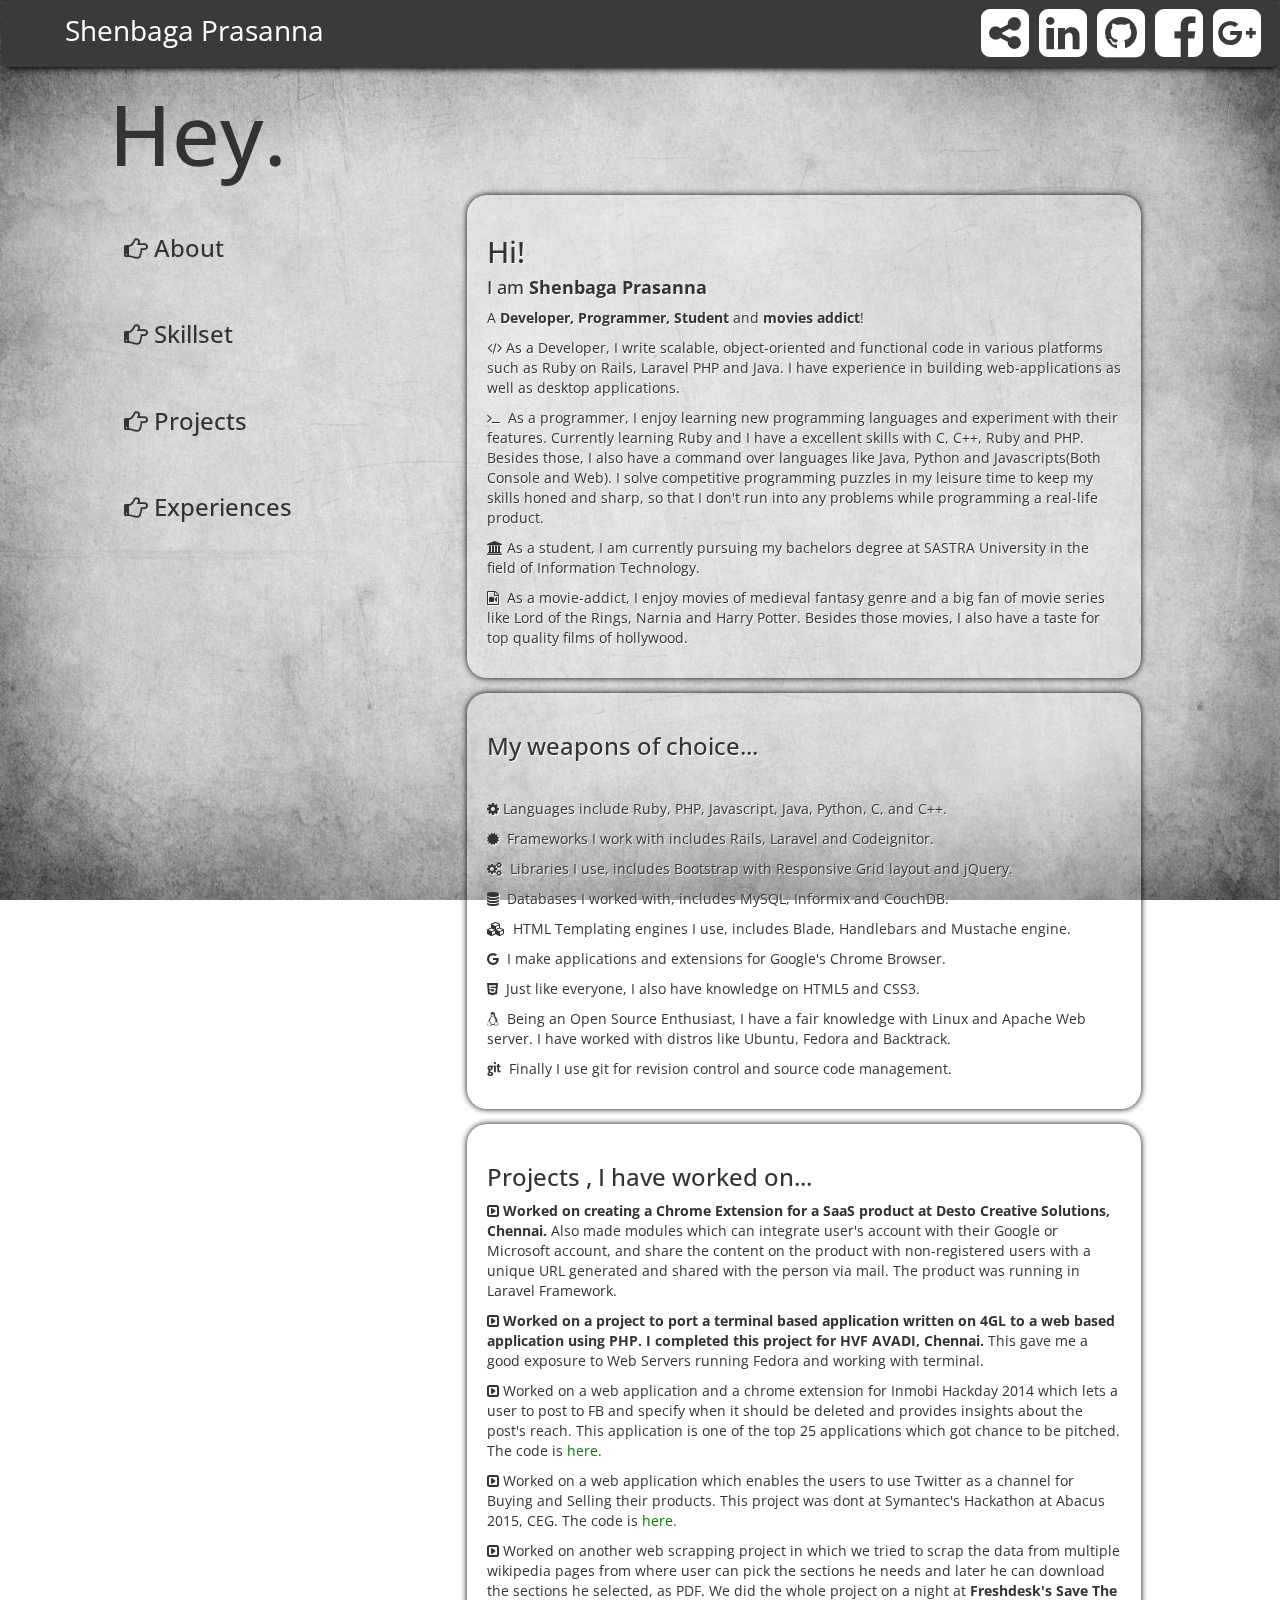
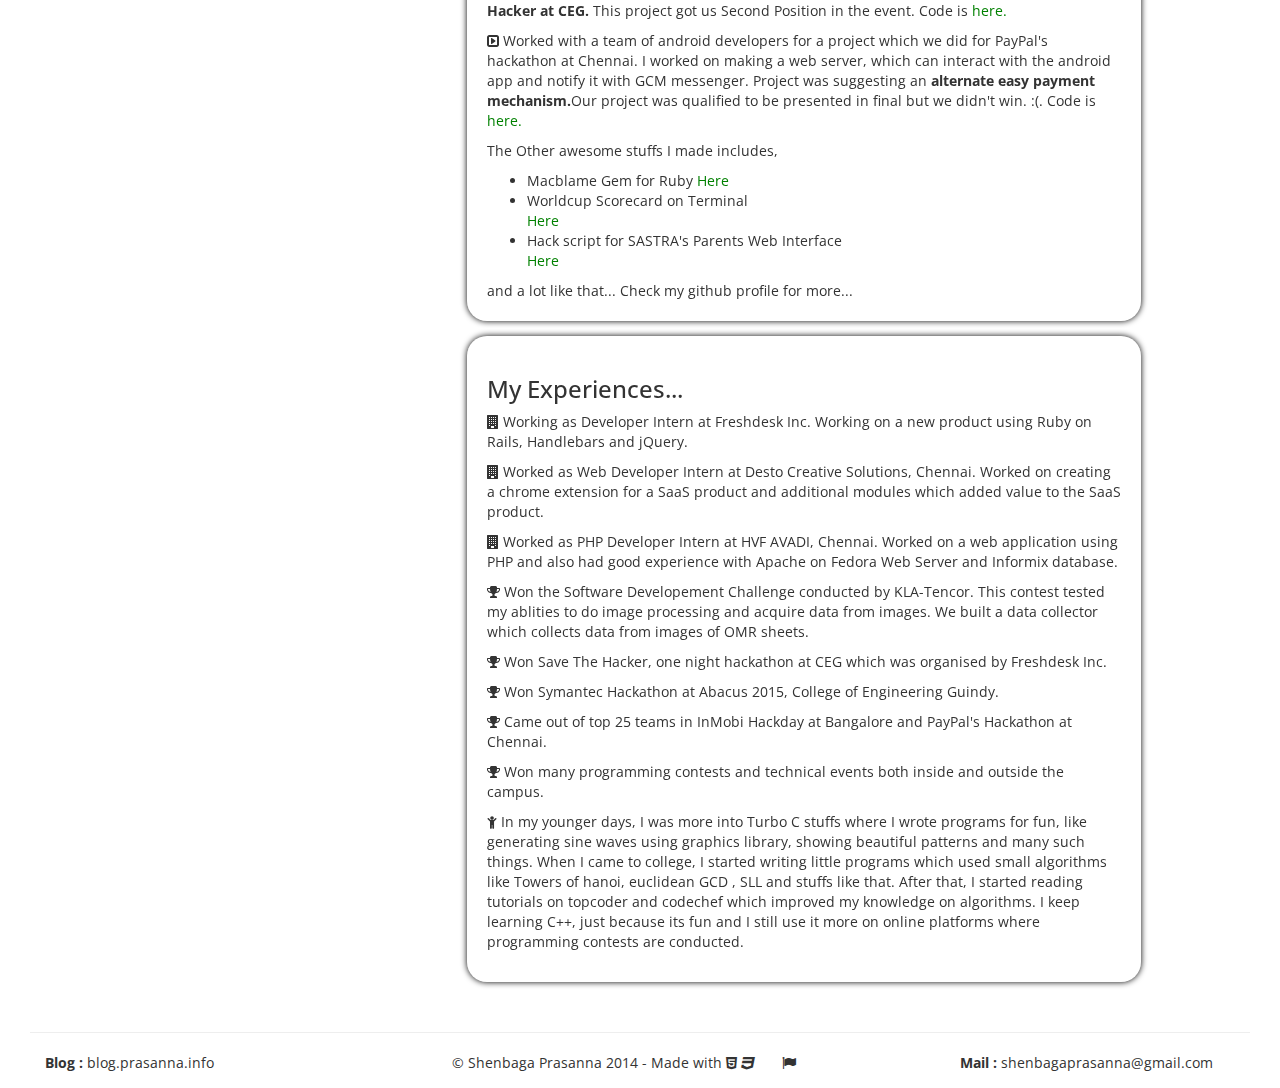
==== commit dabe8aa4: "update links" ====
--- a/index.html
+++ b/index.html
@@ -158,9 +158,9 @@
 								<p><i class="fa fa-toggle-right"></i>&nbsp;Worked with a team of android developers for a project which we did for PayPal's hackathon at Chennai. I worked on making a web server, which can interact with the android app and notify it with GCM messenger. Project was suggesting an <b>alternate easy payment mechanism.</b>Our project was qualified to be presented in final but we didn't win. :(. Code is <a href="https://github.com/praserocking/EZEEPAY_FOR_PAYPAL_HACKATHON" target="_blank"><span class="url">here.</span></a></p>
 								<p>The Other awesome stuffs I made includes,
 								<ul>
-									<li> Macblame Gem on Ruby</li>
-									<li> Worldcup Scorecard on Terminal</li>
-									<li> Hack script for SASTRA's Parents Web Interface</li>
+									<li> Macblame Gem for Ruby <a href="https://rubygems.org/gems/macblame"><span class="url">Here</span></a></li>
+									<li> Worldcup Scorecard on Terminal</li><a href="https://github.com/praserocking/CWC15-Terminal"><span class="url">Here</span></a></li>
+									<li> Hack script for SASTRA's Parents Web Interface</li><a href="https://github.com/praserocking/SASTRA-PWI-DOB-Hack"><span class="url">Here</span></a></li>
 								</ul>
 								and a lot like that... Check my github profile for more...
 							</div>
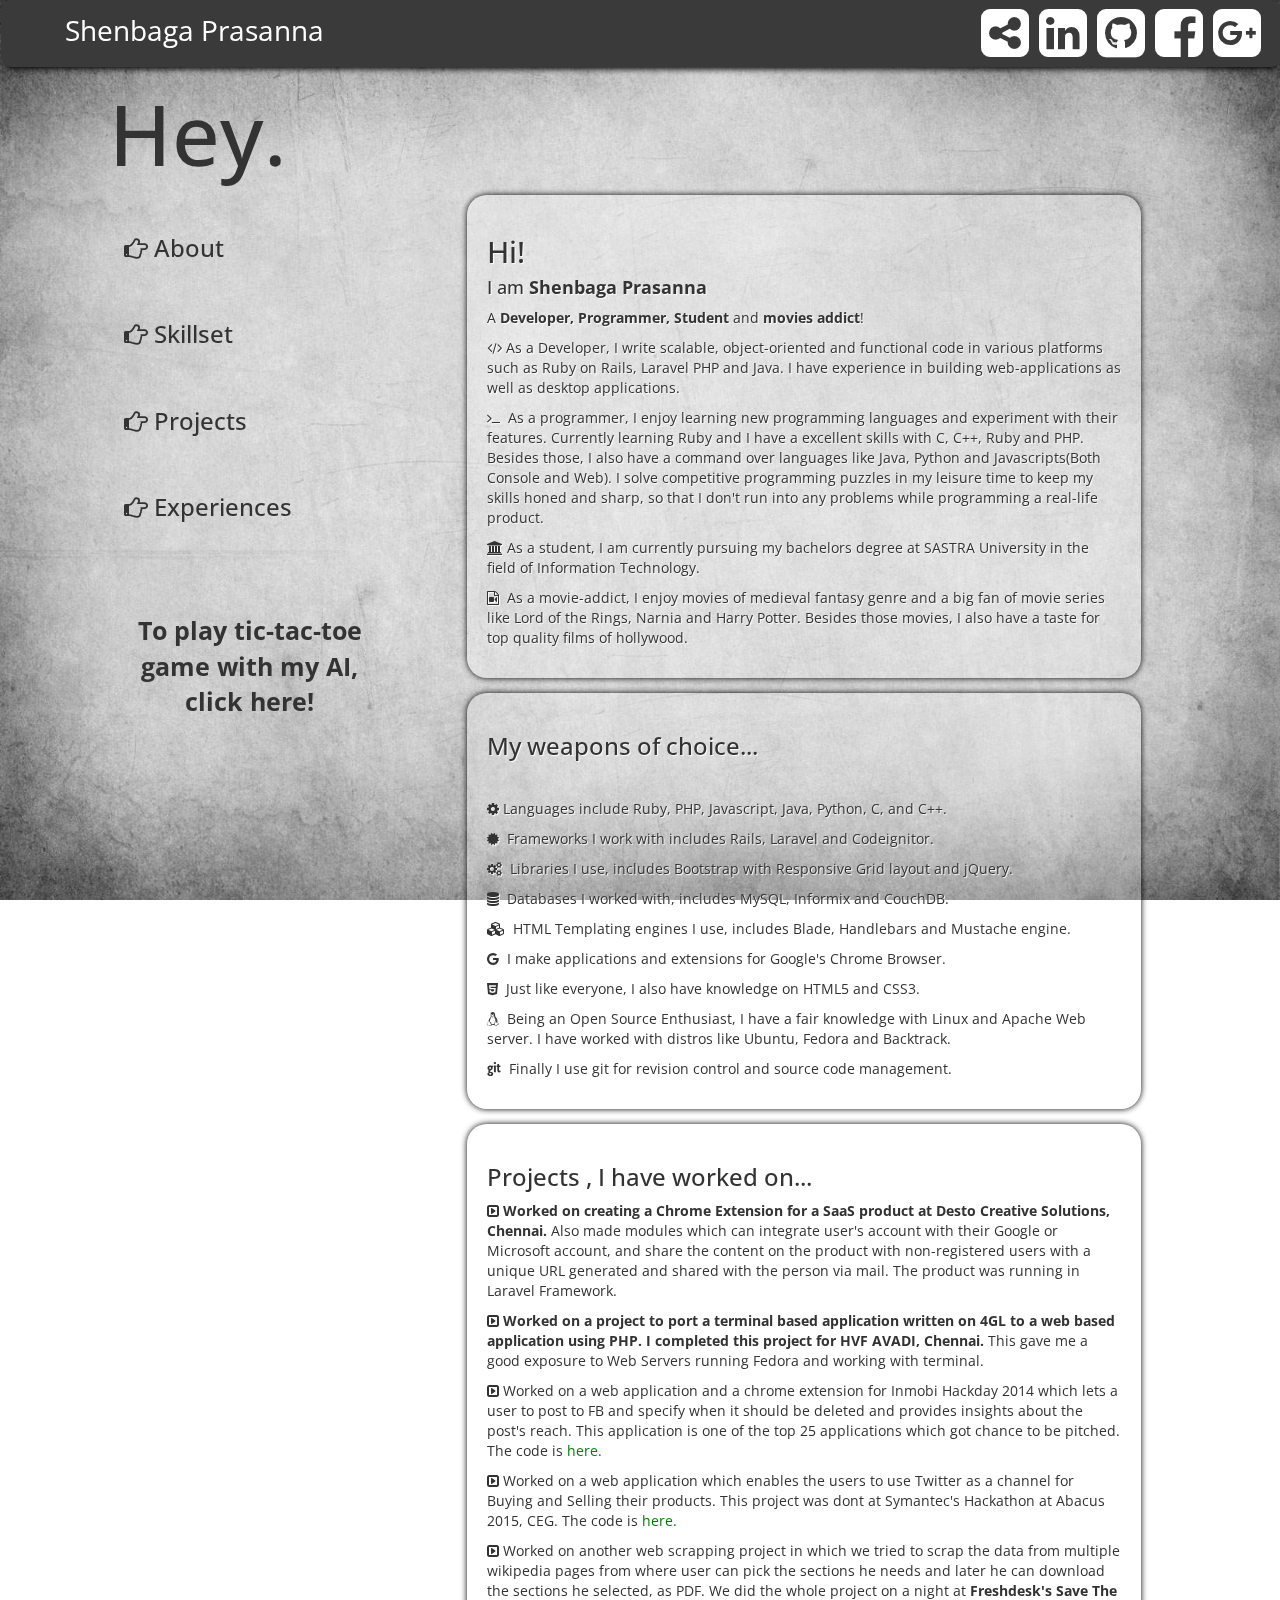
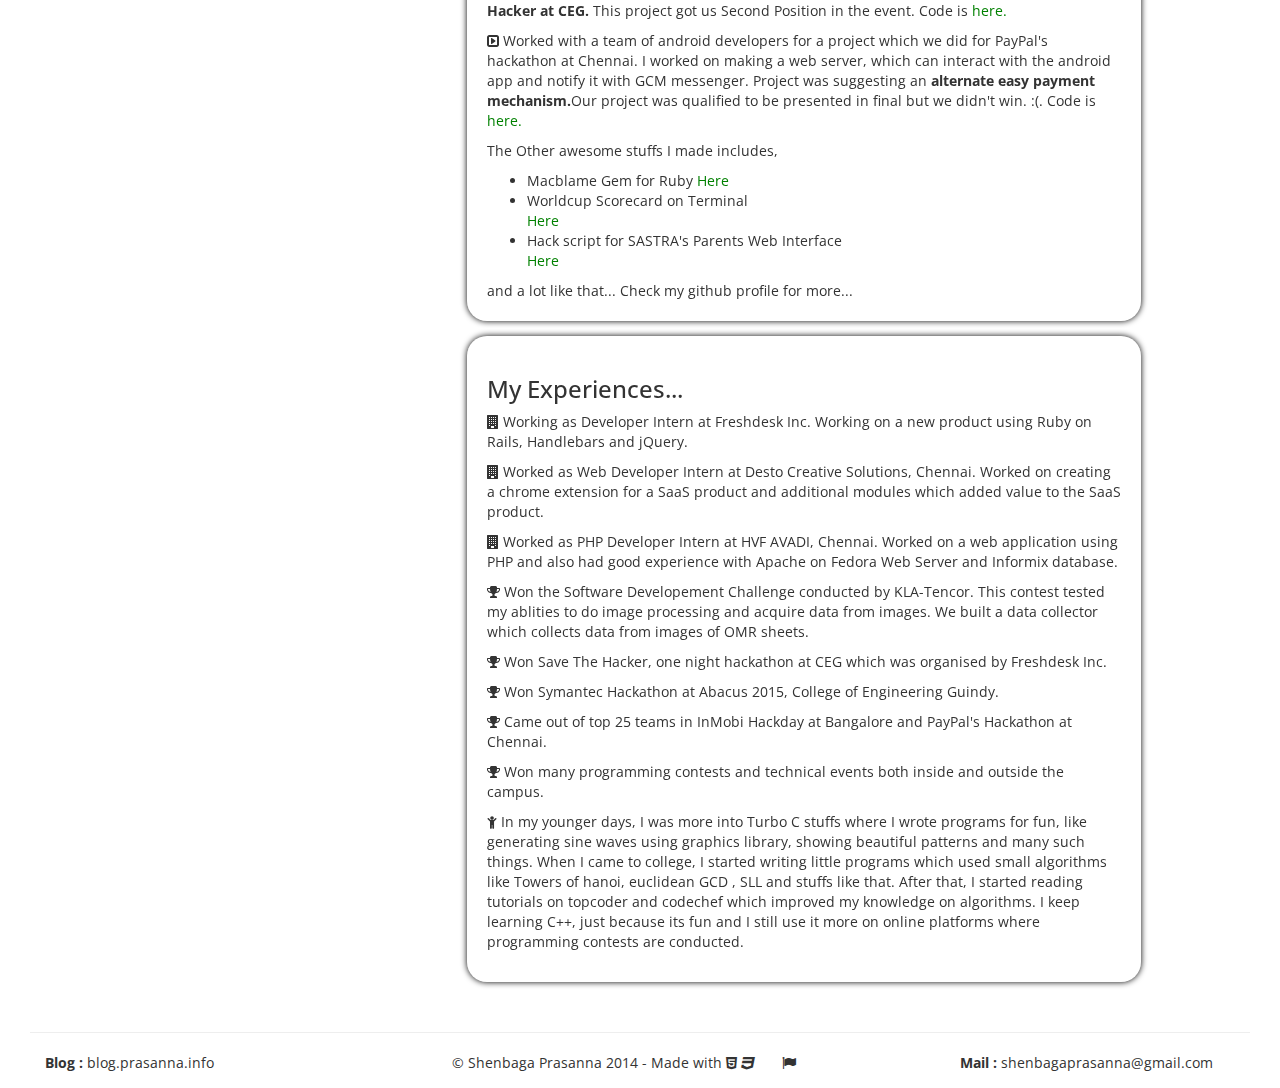
==== commit 5225326e: "added tictactoe game to portfolio and minor fixes" ====
--- a/index.html
+++ b/index.html
@@ -112,6 +112,9 @@
 							</td>
 						</tr>
 					</table>
+					<div id="tictactoe" class="greyglow">
+						<a href='tictactoe/'>To play tic-tac-toe game with my AI, click here!</a>
+					</div>
 				</div>
 				<div class="col-xs-7">
 					<div class="row space">
--- a/css/index.css
+++ b/css/index.css
@@ -12,8 +12,14 @@
 }
 td{
 	padding: 15px;
+	-webkit-transition: all 0.2s ease-in-out;
+	transition: all 0.2s ease-in-out;
 }
-td:hover{
+.greyglow{
+	-webkit-transition: all 0.2s ease-in-out;
+	transition: all 0.2s ease-in-out;
+}
+td:hover,.greyglow:hover{
 	-webkit-stroke-width: 5.3px;
     -webkit-stroke-color: #FFFFFF;
     -webkit-fill-color: #FFFFFF;
@@ -36,6 +42,8 @@
 .contact-icon{
 	float: right;
 	padding: 5px;
+	-webkit-transition: all 0.2s ease-in-out;
+	transition: all 0.2s ease-in-out;
 }
 .contact-icon:hover,td:hover{
 	cursor: pointer;
@@ -109,3 +117,12 @@
   	filter: grayscale(0);
   	cursor:pointer;
 }
+
+#tictactoe{
+	position: fixed;
+	bottom:20%;
+	font-size:25px;
+	font-weight: bold;
+	text-align: center;
+	width: 22%;
+}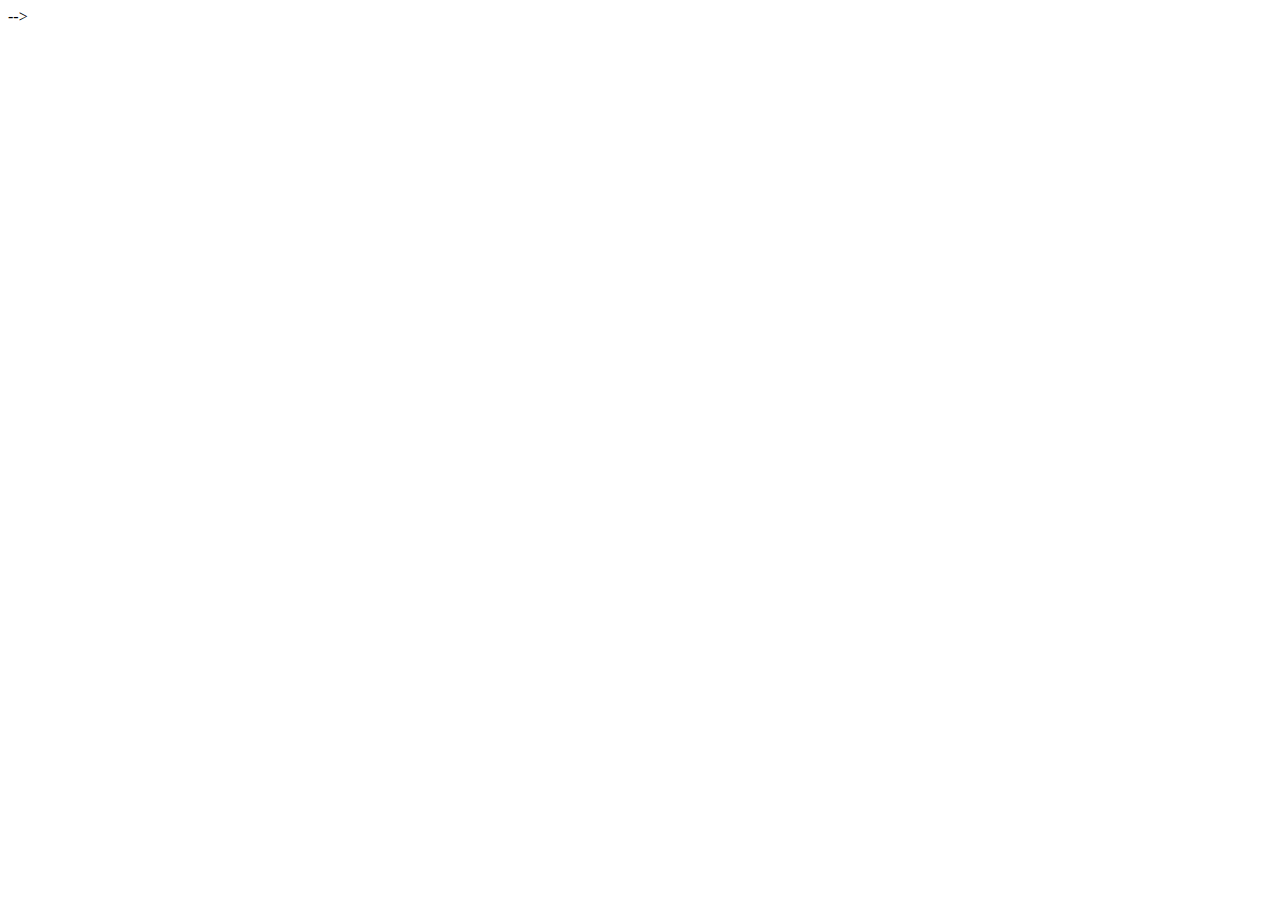
==== commit 4e34fa2a: "disable page" ====
--- a/index.html
+++ b/index.html
@@ -28,6 +28,7 @@
 
 
 -->
+<!--
 <html>
 	<head>
 		<title>Prasanna | Portfolio</title>
@@ -215,3 +216,4 @@
 		<!-- -->
 	</body>
 </html>
+-->
--- a/css/index.css
+++ b/css/index.css
@@ -120,8 +120,8 @@
 
 #tictactoe{
 	position: fixed;
-	bottom:20%;
-	font-size:25px;
+	bottom:10%;
+	font-size:15px;
 	font-weight: bold;
 	text-align: center;
 	width: 22%;
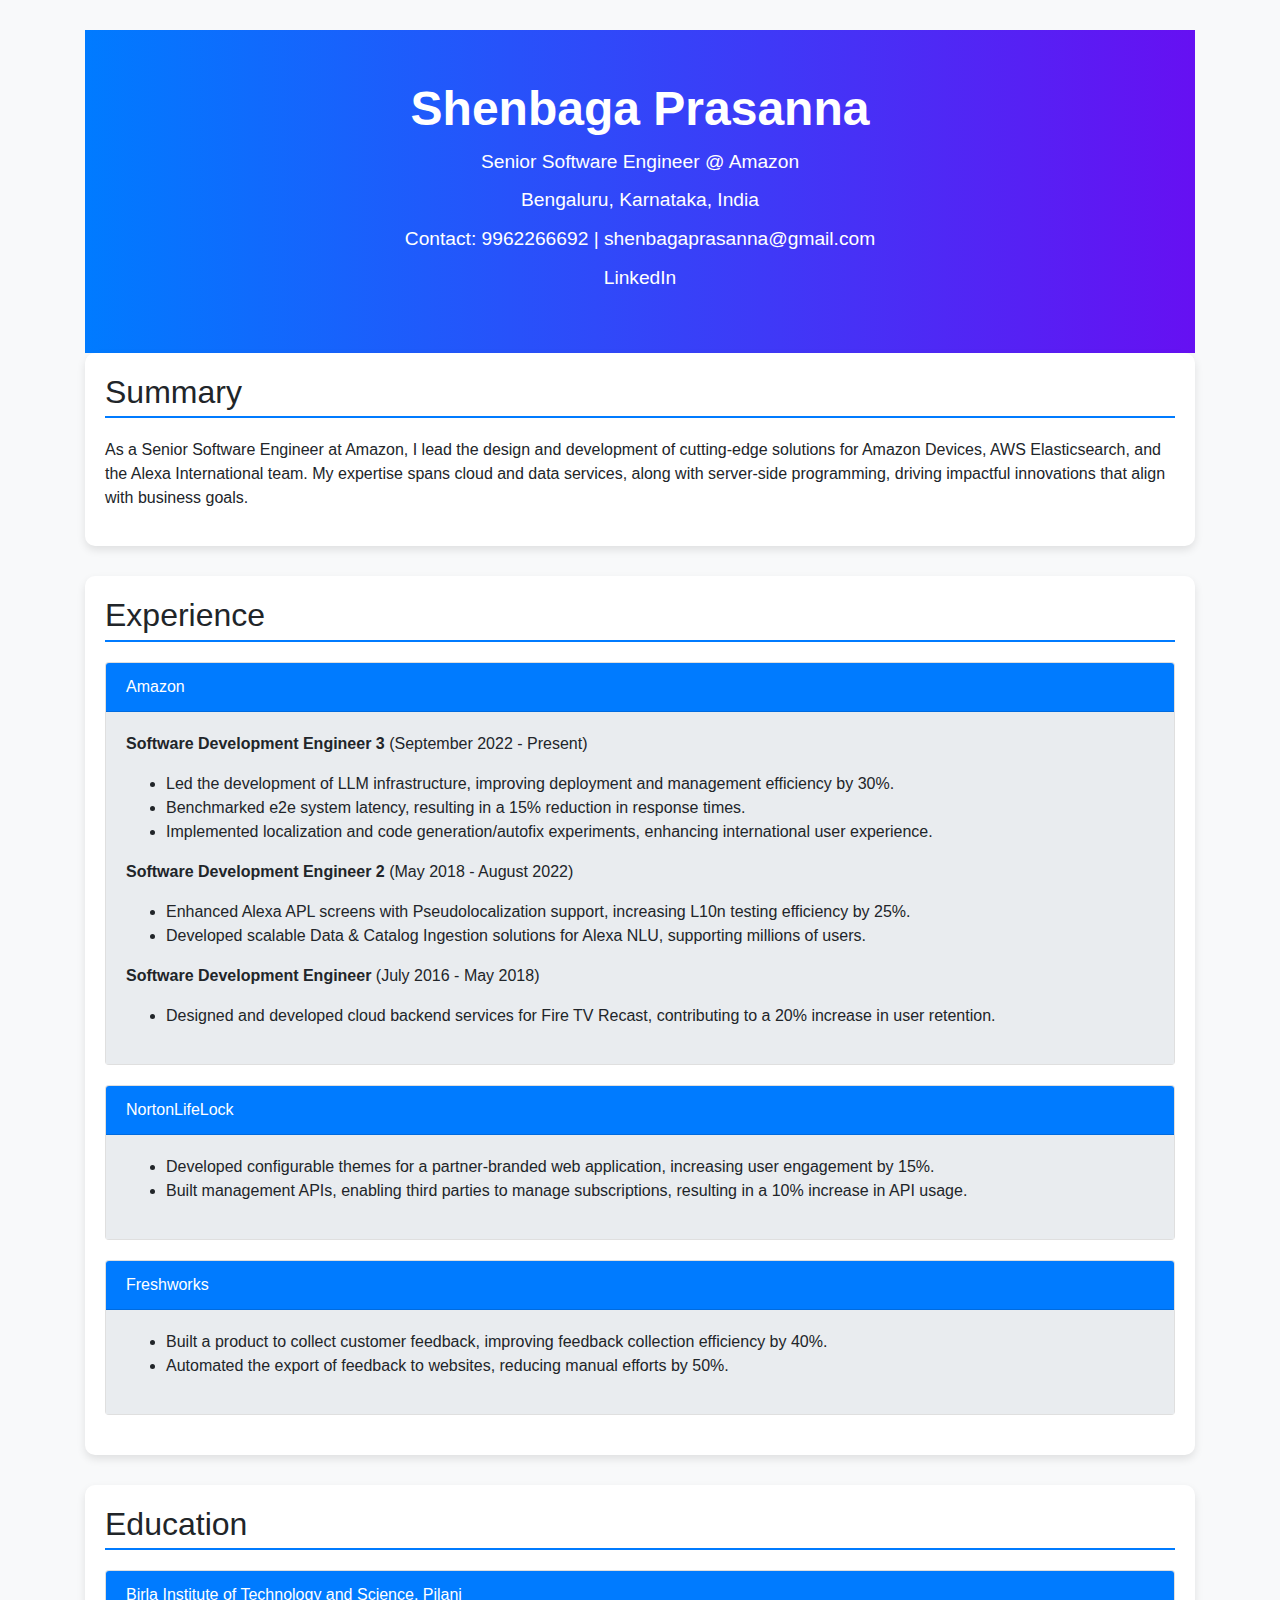
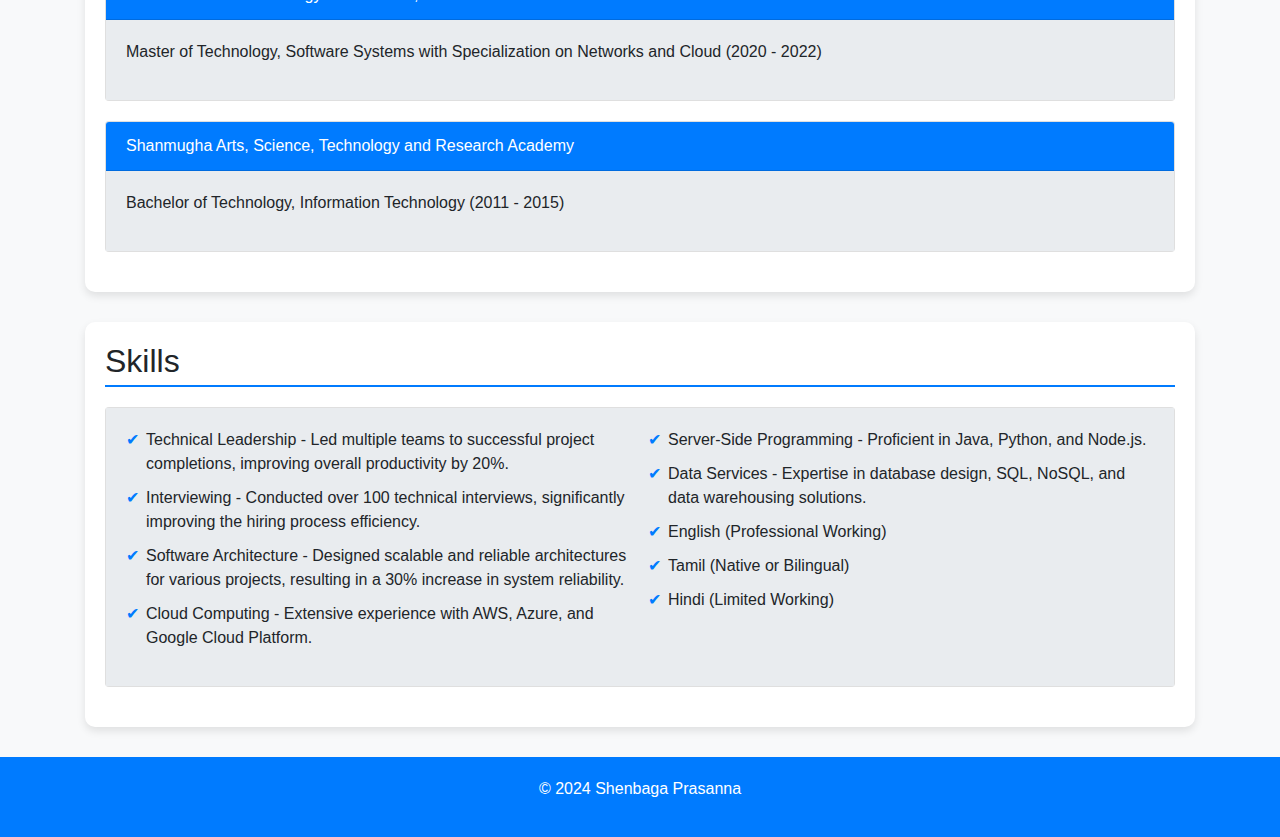
==== commit 910db155: "Update index.html" ====
--- a/index.html
+++ b/index.html
@@ -1,219 +1,198 @@
-<!doctype html>
-<!--
- 
-                                                       Z
-                                                   Z
-                                   .,.,        z
-                                 ((((())    z
-                               ((('_  _`) '
-    _______________________    ((G   \ |)      ___________________
-                              (((`   " ,
-                               .((\.:~:          .--------------.
- This is product               __.| `"'.__      | \              |
-                            .''   `---'   `.    |  .             :
-     of hard work          /                `   |   `-.__________)
-                          |             ~       |  :             :
-     for many many        |                     |  :  |
-                          |    _                |     |   [ ##   :
-     hours ...             \    `--.        ____|  ,   oo_______.'
-                            `_   ( \) _____/     `--___
-                            | `--)  ) `-.   `---   ( - a:f -
-                            |   '///`  | `-.
-                            |     | |  |    `-.
-                            |     | |  |       `-.
-                            |     | |\ |
-                            |     | | \|
-                             `-.  | |  |
-                                `-| '
+<!DOCTYPE html>
+<html lang="en">
 
+<head>
+    <meta charset="UTF-8">
+    <meta name="viewport" content="width=device-width, initial-scale=1.0">
+    <title>Shenbaga Prasanna's Resume</title>
+    <link href="https://stackpath.bootstrapcdn.com/bootstrap/4.5.2/css/bootstrap.min.css" rel="stylesheet">
+    <style>
+        body {
+            font-family: 'Arial', sans-serif;
+            background-color: #f8f9fa;
+            margin: 0;
+            padding: 0;
+        }
 
--->
-<!--
-<html>
-	<head>
-		<title>Prasanna | Portfolio</title>
-		<meta charset="UTF-8">
-		<meta name="description" content="Portfolio of Shenbaga Prasanna">
-		<meta name="keywords" content="shenbaga prasanna,prasanna,phpdeveloper,portfolio,sastra">
-		<meta name="author" content="Shenbaga Prasanna">
-		<meta name="robots" content="index,follow">
-		<meta name="googlebot" content="index,follow">
-		<meta name="og:title" content="Prasanna | Portfolio">
-		<meta name="og:url" content="http://praserocking.github.io">
-		<meta name="og:type" content="portfolio">
-		<meta name="viewport" content="width=device-width, initial-scale=1">
-		<link href='http://fonts.googleapis.com/css?family=Open+Sans' rel='stylesheet' type='text/css'>
-		<link rel="stylesheet" href="css/bootstrap.min.css">
-		<link href="http://netdna.bootstrapcdn.com/font-awesome/4.1.0/css/font-awesome.min.css" rel="stylesheet">;
-		<link rel="stylesheet" href="css/index.css">
-		<script type="text/javascript" src="js/jquery.js"></script>
-		<script type="text/javascript" src="js/jquery.sticky.js"></script>
-		<script type="text/javascript" src="js/index.js"></script>
-	</head>
-	<body>
-		<div id="container">
-			<div class="row">
-				<div class="col-xs-12" id="header">
-					<a href="index.html">
-						<span id="name" class="glow">Shenbaga Prasanna</span>
-					</a>
-					<a href="https://plus.google.com/u/0/+PrasannaSundar/posts" target="_blank">
-						<span class="contact-icon" id="google"><i class="fa fa-google-plus-square fa-2x"></i></span>
-					</a>
-					<a href="https://www.facebook.com/prasanna.sundar.568" target="_blank">
-						<span class="contact-icon" id="facebook"><i class="fa fa-facebook-square fa-2x"></i></span>
-					</a>
-					<a href="https://github.com/praserocking" target="_blank">
-						<span class="contact-icon" id="github"><i class="fa fa-github-square fa-2x"></i></span>
-					</a>
-					<a href="http://in.linkedin.com/pub/shenbaga-prasanna/69/320/171/" target="_blank">
-						<span class="contact-icon" id="linkedin"><i class="fa fa-linkedin-square fa-2x"></i></span>
-					</a>
-					<a href="http://blog.prasanna.info" target="_blank">
-						<span class="contact-icon" id="blogger"><i class="fa fa-share-alt-square fa-2x"></i></span>
-					</a>
-				</div>
-			</div>
-			<div class="row">
-				<div class="col-xs-4 col-xs-offset-1">
-					<h1 id="hey">Hey.</i></h1>
-				</div>
-				<div class="col-xs-1 col-xs-offset-10" id="dp">
-				</div>
-			</div>
-			<div class="row">
-				<div class="col-xs-3 col-xs-offset-1">
-					<table id="vert-menu">
-						<tr>
-							<td>
-							<div>
-								<h3 id="about"><i class="fa fa-hand-o-right fa-1x"></i>&nbsp;About</h3>
-							</div>
-							</td>
-						</tr>
-						<tr>
-							<td>
-							<div>
-								<h3 id="skills"><i class="fa fa-hand-o-right fa-1x"></i>&nbsp;Skillset</h3>
-							</div>
-							</td>
-						</tr>
-						<tr>
-							<td>
-							<div>
-								<h3 id="projs"><i class="fa fa-hand-o-right fa-1x"></i>&nbsp;Projects</h3>
-							</div>
-							</td>
-						</tr>
-						<tr>
-							<td>
-							<div>
-								<h3 id="exps"><i class="fa fa-hand-o-right fa-1x"></i>&nbsp;Experiences</h3>
-							</div>
-							</td>
-						</tr>
-					</table>
-					<div id="tictactoe" class="greyglow">
-						<a href='tictactoe/'>To play tic-tac-toe game with my AI, click here!</a>
-					</div>
-				</div>
-				<div class="col-xs-7">
-					<div class="row space">
-						<div class="col-xs-12">
-							<div id="about-content" class="test">
-								<h2>Hi!</h2> <h4>I am <strong>Shenbaga Prasanna</strong></h4>
-								<p>A <strong>Developer, Programmer, Student</strong> and <strong>movies addict</strong>!</p> 
-								<p><i class="fa fa-code"></i>&nbsp;As a Developer, I write scalable, object-oriented and functional code in various platforms such as Ruby on Rails, Laravel PHP and Java. I have experience in building web-applications as well as desktop applications. </p>
-								<p><i class="fa fa-terminal"></i>&nbsp; As a programmer, I enjoy learning new programming languages and experiment with their features. Currently learning Ruby and I have a excellent skills with C, C++, Ruby and PHP. Besides those, I also have a command over languages like Java, Python and Javascripts(Both Console and Web). I solve competitive programming puzzles in my leisure time to keep my skills honed and sharp, so that I don't run into any problems while programming a real-life product.</p>
-								<p><i class="fa fa-university"></i>&nbsp;As a student, I am currently pursuing my bachelors degree at SASTRA University in the field of Information Technology.  </p>
-								<p><i class="fa fa-file-movie-o"></i>&nbsp; As a movie-addict, I enjoy movies of medieval fantasy genre and a big fan of movie series like Lord of the Rings, Narnia and Harry Potter. Besides those movies, I also have a taste for top quality films of hollywood. </p>
-							</div>
-						</div>
-					</div>
-					<div class="row space">
-						<div class="col-xs-12">
-							<div class="test" id="skills-content">
-								<h3>My weapons of choice...</h3><p>&nbsp;</p>
-								<p><i class="fa fa-cog"></i>&nbsp;Languages include Ruby, PHP, Javascript, Java, Python, C, and C++.</p>
-								<p><i class="fa fa-certificate"></i>&nbsp; Frameworks I work with includes Rails, Laravel and Codeignitor.</p>
-								<p><i class="fa fa-cogs"></i>&nbsp; Libraries I use, includes Bootstrap with Responsive Grid layout and jQuery.</p>
-								<p><i class="fa fa-database"></i>&nbsp; Databases I worked with, includes MySQL, Informix and CouchDB.</p>
-								<p><i class="fa fa-cubes"></i>&nbsp; HTML Templating engines I use, includes Blade, Handlebars and Mustache engine. </p>
-								<p><i class="fa fa-google"></i>&nbsp; I make applications and extensions for Google's Chrome Browser.</p>
-								<p><i class="fa fa-html5"></i>&nbsp; Just like everyone, I also have knowledge on HTML5 and CSS3.</p>
-								<p><i class="fa fa-linux"></i>&nbsp; Being an Open Source Enthusiast, I have a fair knowledge with Linux and Apache Web server. I have worked with distros like Ubuntu, Fedora and Backtrack.</p>
-								<p><i class="fa fa-git"></i>&nbsp; Finally I use git for revision control and source code management.</p>
+        .container {
+            margin-top: 30px;
+        }
 
-							</div>
-						</div>
-					</div>
-					<div class="row space">
-						<div class="col-xs-12">
-							<div class="test" id="projs-content">
-								<h3>Projects , I have worked on...</h3>
-								<p><i class="fa fa-toggle-right"></i>&nbsp;<b>Worked on creating a Chrome Extension for a SaaS product at Desto Creative Solutions, Chennai.</b> Also made modules which can integrate user's account with their Google or Microsoft account, and share the content on the product with non-registered users with a unique URL generated and shared with the person via mail. The product was running in Laravel Framework.</p>
-								<p><i class="fa fa-toggle-right"></i>&nbsp;<b>Worked on a project to port a terminal based application written on 4GL to a web based application using PHP. I completed this project for HVF AVADI, Chennai.</b> This gave me a good exposure to Web Servers running Fedora and working with terminal.</p>
+        .header {
+            text-align: center;
+            padding: 50px 0;
+            background: linear-gradient(to right, #007bff, #6610f2);
+            color: white;
+        }
 
-								<p><i class="fa fa-toggle-right"></i>&nbsp;Worked on a web application and a chrome extension for Inmobi Hackday 2014 which lets a user to post to FB and specify when it should be deleted and provides insights about the post's reach. This application is one of the top 25 applications which got chance to be pitched. The code is <a href="https://github.com/praserocking/Wink---Timed-posts---FB-Application" target="_blank"><span class="url">here.</span></a></p>
+        .header h1 {
+            margin: 0;
+            font-size: 3em;
+            font-weight: bold;
+        }
 
-								<p><i class="fa fa-toggle-right"></i>&nbsp;Worked on a web application which enables the users to use Twitter as a channel for Buying and Selling their products. This project was dont at Symantec's Hackathon at Abacus 2015, CEG. The code is <a href="https://github.com/praserocking/Twi-Commerce" target="_blank"><span class="url">here.</span></a></p>
+        .header p {
+            margin: 10px 0;
+            font-size: 1.2em;
+        }
 
-								<p><i class="fa fa-toggle-right"></i>&nbsp;Worked on another web scrapping project in which we tried to scrap the data from multiple wikipedia pages from where user can pick the sections he needs and later he can download the sections he selected, as PDF. We did the whole project on a night at <b>Freshdesk's Save The Hacker at CEG.</b> This project got us Second Position in the event. Code is <a href="https://github.com/praserocking/ListWiki" target="_blank"><span class="url">here.</span></a></p>
-								<p><i class="fa fa-toggle-right"></i>&nbsp;Worked with a team of android developers for a project which we did for PayPal's hackathon at Chennai. I worked on making a web server, which can interact with the android app and notify it with GCM messenger. Project was suggesting an <b>alternate easy payment mechanism.</b>Our project was qualified to be presented in final but we didn't win. :(. Code is <a href="https://github.com/praserocking/EZEEPAY_FOR_PAYPAL_HACKATHON" target="_blank"><span class="url">here.</span></a></p>
-								<p>The Other awesome stuffs I made includes,
-								<ul>
-									<li> Macblame Gem for Ruby <a href="https://rubygems.org/gems/macblame"><span class="url">Here</span></a></li>
-									<li> Worldcup Scorecard on Terminal</li><a href="https://github.com/praserocking/CWC15-Terminal"><span class="url">Here</span></a></li>
-									<li> Hack script for SASTRA's Parents Web Interface</li><a href="https://github.com/praserocking/SASTRA-PWI-DOB-Hack"><span class="url">Here</span></a></li>
-								</ul>
-								and a lot like that... Check my github profile for more...
-							</div>
-						</div>
-					</div>
-					<div class="row space">
-						<div class="col-xs-12">
-							<div class="test" id="exps-content">
-								<h3>My Experiences... </h3>
-								<p><i class="fa fa-building">&nbsp;</i>Working as Developer Intern at Freshdesk Inc. Working on a new product using Ruby on Rails, Handlebars and jQuery.</p>
-								<p><i class="fa fa-building">&nbsp;</i>Worked as Web Developer Intern at Desto Creative Solutions, Chennai. Worked on creating a chrome extension for a SaaS product and additional modules which added value to the SaaS product.</p>
-								<p><i class="fa fa-building">&nbsp;</i>Worked as PHP Developer Intern at HVF AVADI, Chennai. Worked on a web application using PHP and also had good experience with Apache on Fedora Web Server and Informix database.</p>
-								<p><i class="fa fa-trophy">&nbsp;</i>Won the Software Developement Challenge conducted by KLA-Tencor. This contest tested my ablities to do image processing and acquire data from images. We built a data collector which collects data from images of OMR sheets.</p>
-								<p><i class="fa fa-trophy">&nbsp;</i>Won Save The Hacker, one night hackathon at CEG which was organised by Freshdesk Inc.</p>
-								<p><i class="fa fa-trophy">&nbsp;</i>Won Symantec Hackathon at Abacus 2015, College of Engineering Guindy.</p>
-								<p><i class="fa fa-trophy">&nbsp;</i>Came out of top 25 teams in InMobi Hackday at Bangalore and PayPal's Hackathon at Chennai.</p>
-								<p><i class="fa fa-trophy">&nbsp;</i>Won many programming contests and technical events both inside and outside the campus.</p>
-								<p><i class="fa fa-child">&nbsp;</i>In my younger days, I was more into Turbo C stuffs where I wrote programs for fun, like generating sine waves using graphics library, showing beautiful patterns and many such things. When I came to college, I started writing little programs which used small algorithms like Towers of hanoi, euclidean GCD , SLL and stuffs like that. After that, I started reading tutorials on topcoder and codechef which improved my knowledge on algorithms. I keep learning C++, just because its fun and I still use it more on online platforms where programming contests are conducted.</p>
-							</div>
-						</div>
-					</div>
-				</div>
-			</div>
-			<div class="row space">
-				<div class="col-xs-12">
-					<hr>
-					<div class="col-xs-4 glow">
-						<strong>Blog :</strong> blog.prasanna.info
-					</div>
-					<div class="col-xs-4">
-						&copy; Shenbaga Prasanna 2014 - 
-						Made with <i class="fa fa-html5"></i>&nbsp;<i class="fa fa-css3"></i>&nbsp;<img width=15 height=15 src="http://jquery.com/jquery-wp-content/themes/jquery.com/i/favicon.ico">&nbsp; <i class="fa fa-flag"></i>
-					</div>
-					<div class="col-xs-3 col-xs-offset-1">
-						<strong>Mail :</strong> shenbagaprasanna@gmail.com
-					</div>
-				</div>
-			</div>
-		</div>
-		<!-- Google Analytics -->
-			<script>
-			  (function(i,s,o,g,r,a,m){i['GoogleAnalyticsObject']=r;i[r]=i[r]||function(){
-			  (i[r].q=i[r].q||[]).push(arguments)},i[r].l=1*new Date();a=s.createElement(o),
-			  m=s.getElementsByTagName(o)[0];a.async=1;a.src=g;m.parentNode.insertBefore(a,m)
-			  })(window,document,'script','//www.google-analytics.com/analytics.js','ga');
-			  ga('create', 'UA-52344469-1', 'auto');
-			  ga('send', 'pageview');
-			</script>
-		<!-- -->
-	</body>
+        .section {
+            margin-bottom: 30px;
+            padding: 20px;
+            border-radius: 10px;
+            background-color: white;
+            box-shadow: 0 4px 8px rgba(0, 0, 0, 0.1);
+        }
+
+        .section h2 {
+            border-bottom: 2px solid #007bff;
+            padding-bottom: 5px;
+            margin-bottom: 20px;
+        }
+
+        .card {
+            margin-bottom: 20px;
+        }
+
+        .card-header {
+            background-color: #007bff;
+            color: white;
+        }
+
+        .card-body {
+            background-color: #e9ecef;
+        }
+
+        .skills ul {
+            columns: 2;
+            list-style: none;
+            padding: 0;
+        }
+
+        .skills li {
+            margin-bottom: 10px;
+            padding-left: 20px;
+            position: relative;
+        }
+
+        .skills li:before {
+            content: "✔";
+            position: absolute;
+            left: 0;
+            color: #007bff;
+        }
+
+        .footer {
+            text-align: center;
+            padding: 20px 0;
+            background-color: #007bff;
+            color: white;
+        }
+    </style>
+</head>
+
+<body>
+    <div class="container">
+        <div class="header">
+            <h1>Shenbaga Prasanna</h1>
+            <p>Senior Software Engineer @ Amazon</p>
+            <p>Bengaluru, Karnataka, India</p>
+            <p>Contact: <a href="tel:+919962266692" style="color: white;">9962266692</a> | <a href="mailto:shenbagaprasanna@gmail.com" style="color: white;">shenbagaprasanna@gmail.com</a></p>
+            <p><a href="https://www.linkedin.com/in/shenbagaprasanna" style="color: white;">LinkedIn</a></p>
+        </div>
+
+        <div class="section">
+            <h2>Summary</h2>
+            <p>
+                As a Senior Software Engineer at Amazon, I lead the design and development of cutting-edge solutions for Amazon Devices, AWS Elasticsearch, and the Alexa International team. My expertise spans cloud and data services, along with server-side programming, driving impactful innovations that align with business goals.
+            </p>
+        </div>
+
+        <div class="section">
+            <h2>Experience</h2>
+            <div class="card">
+                <div class="card-header">Amazon</div>
+                <div class="card-body">
+                    <p><strong>Software Development Engineer 3</strong> (September 2022 - Present)</p>
+                    <ul>
+                        <li>Led the development of LLM infrastructure, improving deployment and management efficiency by 30%.</li>
+                        <li>Benchmarked e2e system latency, resulting in a 15% reduction in response times.</li>
+                        <li>Implemented localization and code generation/autofix experiments, enhancing international user experience.</li>
+                    </ul>
+                    <p><strong>Software Development Engineer 2</strong> (May 2018 - August 2022)</p>
+                    <ul>
+                        <li>Enhanced Alexa APL screens with Pseudolocalization support, increasing L10n testing efficiency by 25%.</li>
+                        <li>Developed scalable Data & Catalog Ingestion solutions for Alexa NLU, supporting millions of users.</li>
+                    </ul>
+                    <p><strong>Software Development Engineer</strong> (July 2016 - May 2018)</p>
+                    <ul>
+                        <li>Designed and developed cloud backend services for Fire TV Recast, contributing to a 20% increase in user retention.</li>
+                    </ul>
+                </div>
+            </div>
+            <div class="card">
+                <div class="card-header">NortonLifeLock</div>
+                <div class="card-body">
+                    <ul>
+                        <li>Developed configurable themes for a partner-branded web application, increasing user engagement by 15%.</li>
+                        <li>Built management APIs, enabling third parties to manage subscriptions, resulting in a 10% increase in API usage.</li>
+                    </ul>
+                </div>
+            </div>
+            <div class="card">
+                <div class="card-header">Freshworks</div>
+                <div class="card-body">
+                    <ul>
+                        <li>Built a product to collect customer feedback, improving feedback collection efficiency by 40%.</li>
+                        <li>Automated the export of feedback to websites, reducing manual efforts by 50%.</li>
+                    </ul>
+                </div>
+            </div>
+        </div>
+
+        <div class="section">
+            <h2>Education</h2>
+            <div class="card">
+                <div class="card-header">Birla Institute of Technology and Science, Pilani</div>
+                <div class="card-body">
+                    <p>Master of Technology, Software Systems with Specialization on Networks and Cloud (2020 - 2022)</p>
+                </div>
+            </div>
+            <div class="card">
+                <div class="card-header">Shanmugha Arts, Science, Technology and Research Academy</div>
+                <div class="card-body">
+                    <p>Bachelor of Technology, Information Technology (2011 - 2015)</p>
+                </div>
+            </div>
+        </div>
+
+        <div class="section skills">
+            <h2>Skills</h2>
+            <div class="card">
+                <div class="card-body">
+                    <ul>
+                        <li>Technical Leadership - Led multiple teams to successful project completions, improving overall productivity by 20%.</li>
+                        <li>Interviewing - Conducted over 100 technical interviews, significantly improving the hiring process efficiency.</li>
+                        <li>Software Architecture - Designed scalable and reliable architectures for various projects, resulting in a 30% increase in system reliability.</li>
+                        <li>Cloud Computing - Extensive experience with AWS, Azure, and Google Cloud Platform.</li>
+                        <li>Server-Side Programming - Proficient in Java, Python, and Node.js.</li>
+                        <li>Data Services - Expertise in database design, SQL, NoSQL, and data warehousing solutions.</li>
+                        <li>English (Professional Working)</li>
+                        <li>Tamil (Native or Bilingual)</li>
+                        <li>Hindi (Limited Working)</li>
+                    </ul>
+                </div>
+            </div>
+        </div>
+    </div>
+
+    <div class="footer">
+        <p>© 2024 Shenbaga Prasanna</p>
+    </div>
+
+    <script src="https://code.jquery.com/jquery-3.5.1.slim.min.js"></script>
+    <script src="https://cdn.jsdelivr.net/npm/@popperjs/core@2.5.4/dist/umd/popper.min.js"></script>
+    <script src="https://stackpath.bootstrapcdn.com/bootstrap/4.5.2/js/bootstrap.min.js"></script>
+</body>
+
 </html>
--->
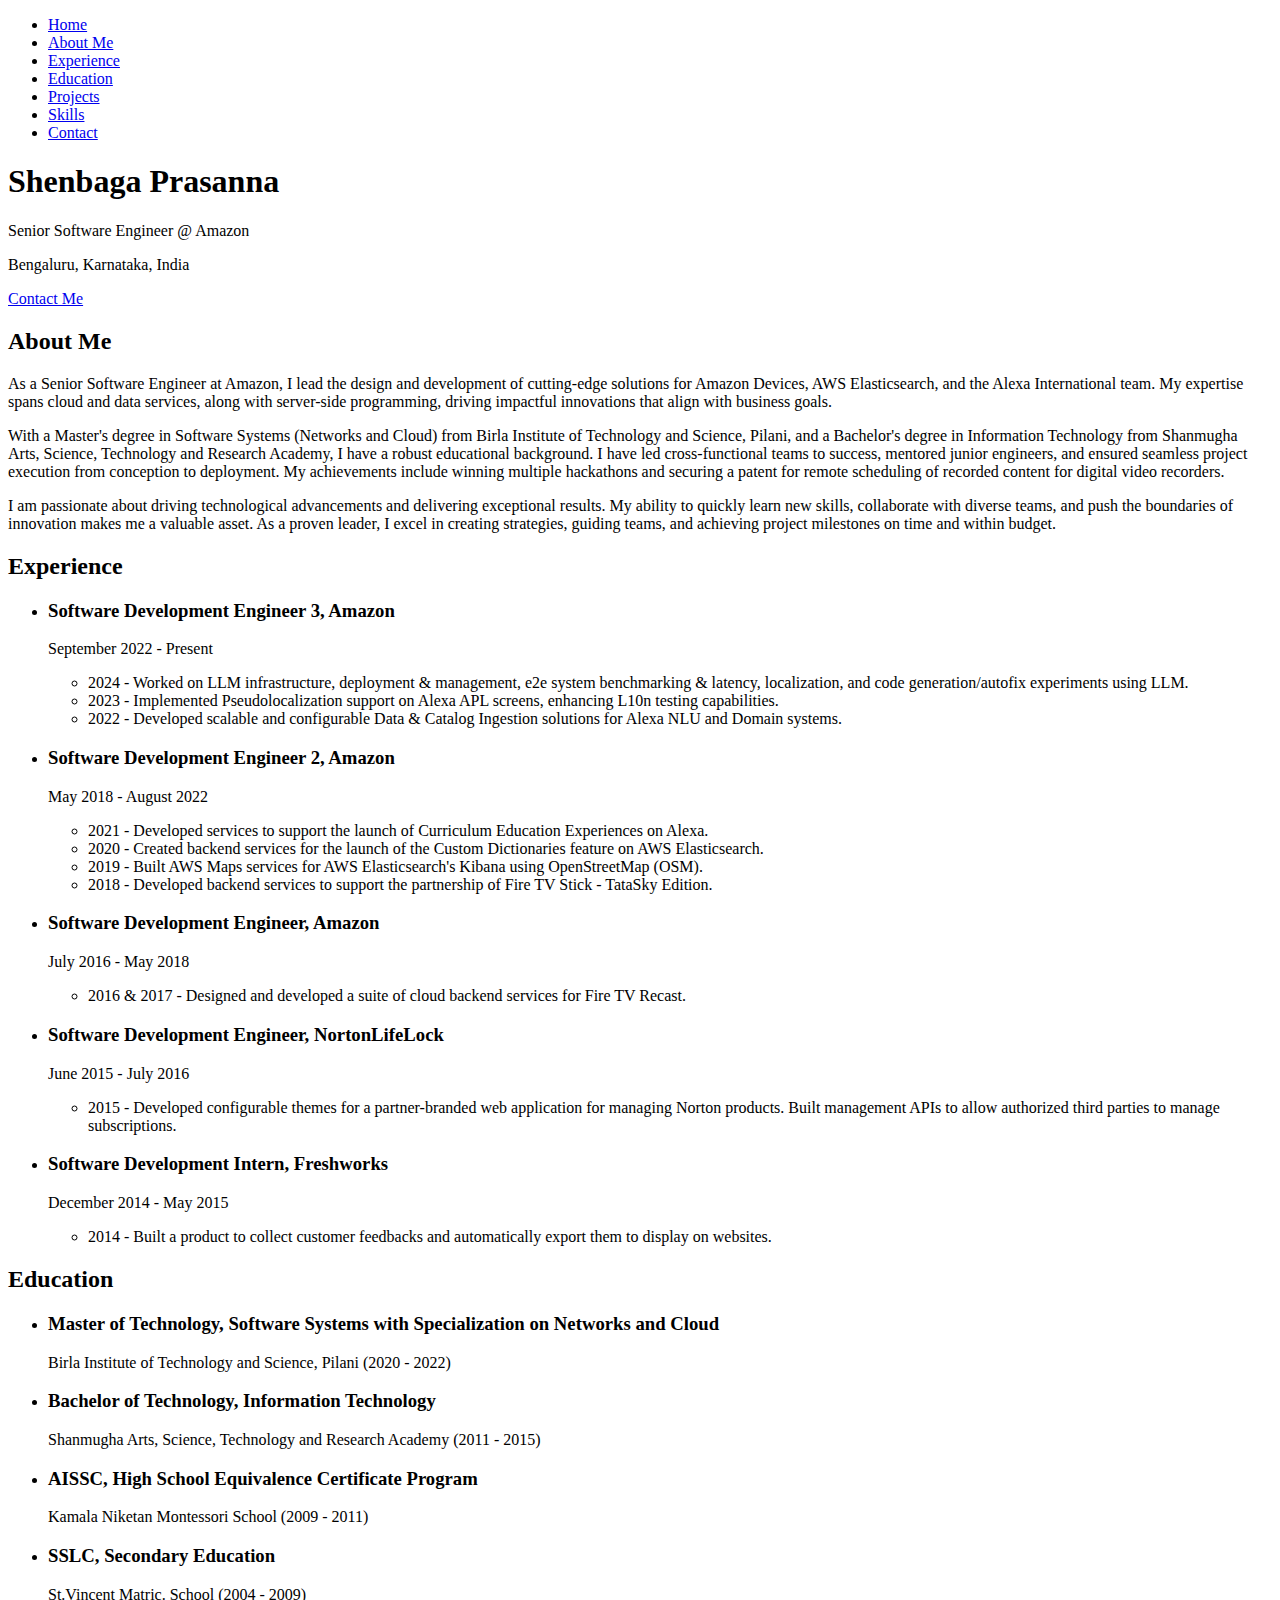
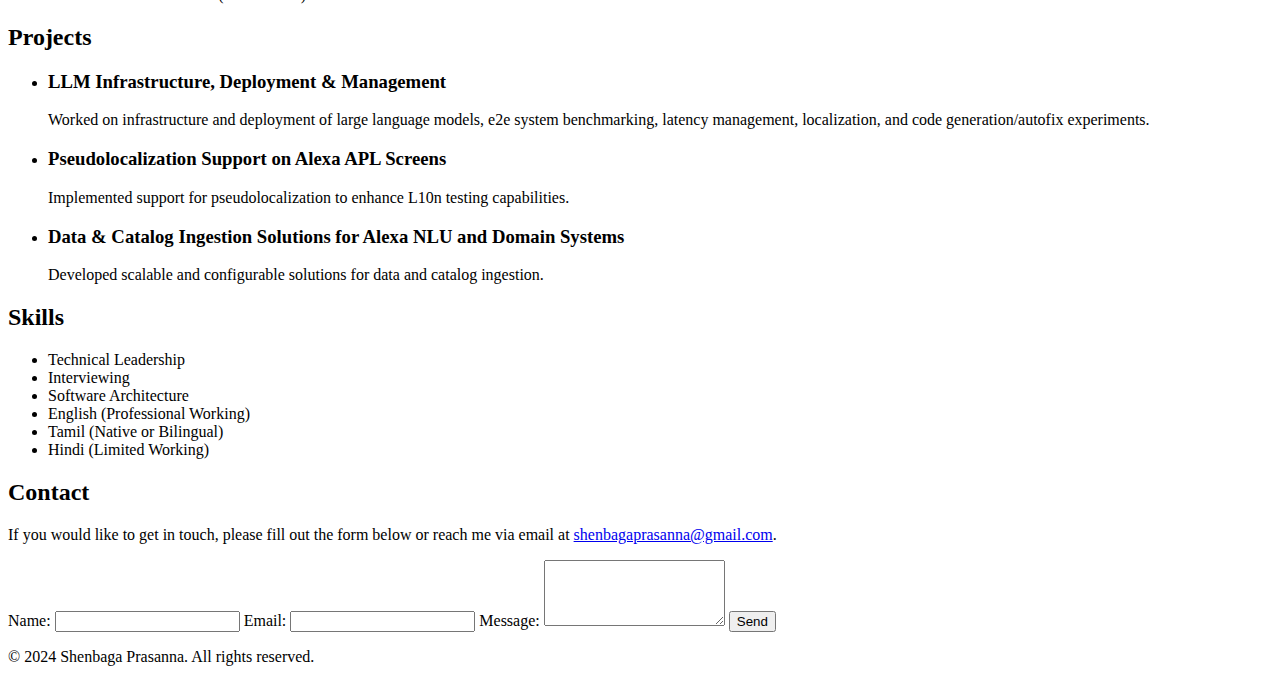
==== commit 2947fa90: "Update index.html" ====
--- a/index.html
+++ b/index.html
@@ -1,198 +1,160 @@
 <!DOCTYPE html>
 <html lang="en">
-
 <head>
     <meta charset="UTF-8">
     <meta name="viewport" content="width=device-width, initial-scale=1.0">
-    <title>Shenbaga Prasanna's Resume</title>
-    <link href="https://stackpath.bootstrapcdn.com/bootstrap/4.5.2/css/bootstrap.min.css" rel="stylesheet">
-    <style>
-        body {
-            font-family: 'Arial', sans-serif;
-            background-color: #f8f9fa;
-            margin: 0;
-            padding: 0;
-        }
-
-        .container {
-            margin-top: 30px;
-        }
-
-        .header {
-            text-align: center;
-            padding: 50px 0;
-            background: linear-gradient(to right, #007bff, #6610f2);
-            color: white;
-        }
-
-        .header h1 {
-            margin: 0;
-            font-size: 3em;
-            font-weight: bold;
-        }
-
-        .header p {
-            margin: 10px 0;
-            font-size: 1.2em;
-        }
-
-        .section {
-            margin-bottom: 30px;
-            padding: 20px;
-            border-radius: 10px;
-            background-color: white;
-            box-shadow: 0 4px 8px rgba(0, 0, 0, 0.1);
-        }
-
-        .section h2 {
-            border-bottom: 2px solid #007bff;
-            padding-bottom: 5px;
-            margin-bottom: 20px;
-        }
-
-        .card {
-            margin-bottom: 20px;
-        }
-
-        .card-header {
-            background-color: #007bff;
-            color: white;
-        }
-
-        .card-body {
-            background-color: #e9ecef;
-        }
-
-        .skills ul {
-            columns: 2;
-            list-style: none;
-            padding: 0;
-        }
-
-        .skills li {
-            margin-bottom: 10px;
-            padding-left: 20px;
-            position: relative;
-        }
-
-        .skills li:before {
-            content: "✔";
-            position: absolute;
-            left: 0;
-            color: #007bff;
-        }
-
-        .footer {
-            text-align: center;
-            padding: 20px 0;
-            background-color: #007bff;
-            color: white;
-        }
-    </style>
+    <title>Shenbaga Prasanna - Resume and Portfolio</title>
+    <link rel="stylesheet" href="styles.css">
 </head>
-
 <body>
-    <div class="container">
-        <div class="header">
+    <header>
+        <nav>
+            <ul>
+                <li><a href="#home">Home</a></li>
+                <li><a href="#about">About Me</a></li>
+                <li><a href="#experience">Experience</a></li>
+                <li><a href="#education">Education</a></li>
+                <li><a href="#projects">Projects</a></li>
+                <li><a href="#skills">Skills</a></li>
+                <li><a href="#contact">Contact</a></li>
+            </ul>
+        </nav>
+    </header>
+    
+    <section id="home">
+        <div class="hero">
             <h1>Shenbaga Prasanna</h1>
             <p>Senior Software Engineer @ Amazon</p>
             <p>Bengaluru, Karnataka, India</p>
-            <p>Contact: <a href="tel:+919962266692" style="color: white;">9962266692</a> | <a href="mailto:shenbagaprasanna@gmail.com" style="color: white;">shenbagaprasanna@gmail.com</a></p>
-            <p><a href="https://www.linkedin.com/in/shenbagaprasanna" style="color: white;">LinkedIn</a></p>
+            <a href="#contact" class="cta">Contact Me</a>
         </div>
-
-        <div class="section">
-            <h2>Summary</h2>
-            <p>
-                As a Senior Software Engineer at Amazon, I lead the design and development of cutting-edge solutions for Amazon Devices, AWS Elasticsearch, and the Alexa International team. My expertise spans cloud and data services, along with server-side programming, driving impactful innovations that align with business goals.
-            </p>
-        </div>
-
-        <div class="section">
-            <h2>Experience</h2>
-            <div class="card">
-                <div class="card-header">Amazon</div>
-                <div class="card-body">
-                    <p><strong>Software Development Engineer 3</strong> (September 2022 - Present)</p>
-                    <ul>
-                        <li>Led the development of LLM infrastructure, improving deployment and management efficiency by 30%.</li>
-                        <li>Benchmarked e2e system latency, resulting in a 15% reduction in response times.</li>
-                        <li>Implemented localization and code generation/autofix experiments, enhancing international user experience.</li>
-                    </ul>
-                    <p><strong>Software Development Engineer 2</strong> (May 2018 - August 2022)</p>
-                    <ul>
-                        <li>Enhanced Alexa APL screens with Pseudolocalization support, increasing L10n testing efficiency by 25%.</li>
-                        <li>Developed scalable Data & Catalog Ingestion solutions for Alexa NLU, supporting millions of users.</li>
-                    </ul>
-                    <p><strong>Software Development Engineer</strong> (July 2016 - May 2018)</p>
-                    <ul>
-                        <li>Designed and developed cloud backend services for Fire TV Recast, contributing to a 20% increase in user retention.</li>
-                    </ul>
-                </div>
-            </div>
-            <div class="card">
-                <div class="card-header">NortonLifeLock</div>
-                <div class="card-body">
-                    <ul>
-                        <li>Developed configurable themes for a partner-branded web application, increasing user engagement by 15%.</li>
-                        <li>Built management APIs, enabling third parties to manage subscriptions, resulting in a 10% increase in API usage.</li>
-                    </ul>
-                </div>
-            </div>
-            <div class="card">
-                <div class="card-header">Freshworks</div>
-                <div class="card-body">
-                    <ul>
-                        <li>Built a product to collect customer feedback, improving feedback collection efficiency by 40%.</li>
-                        <li>Automated the export of feedback to websites, reducing manual efforts by 50%.</li>
-                    </ul>
-                </div>
-            </div>
-        </div>
-
-        <div class="section">
-            <h2>Education</h2>
-            <div class="card">
-                <div class="card-header">Birla Institute of Technology and Science, Pilani</div>
-                <div class="card-body">
-                    <p>Master of Technology, Software Systems with Specialization on Networks and Cloud (2020 - 2022)</p>
-                </div>
-            </div>
-            <div class="card">
-                <div class="card-header">Shanmugha Arts, Science, Technology and Research Academy</div>
-                <div class="card-body">
-                    <p>Bachelor of Technology, Information Technology (2011 - 2015)</p>
-                </div>
-            </div>
-        </div>
-
-        <div class="section skills">
-            <h2>Skills</h2>
-            <div class="card">
-                <div class="card-body">
-                    <ul>
-                        <li>Technical Leadership - Led multiple teams to successful project completions, improving overall productivity by 20%.</li>
-                        <li>Interviewing - Conducted over 100 technical interviews, significantly improving the hiring process efficiency.</li>
-                        <li>Software Architecture - Designed scalable and reliable architectures for various projects, resulting in a 30% increase in system reliability.</li>
-                        <li>Cloud Computing - Extensive experience with AWS, Azure, and Google Cloud Platform.</li>
-                        <li>Server-Side Programming - Proficient in Java, Python, and Node.js.</li>
-                        <li>Data Services - Expertise in database design, SQL, NoSQL, and data warehousing solutions.</li>
-                        <li>English (Professional Working)</li>
-                        <li>Tamil (Native or Bilingual)</li>
-                        <li>Hindi (Limited Working)</li>
-                    </ul>
-                </div>
-            </div>
-        </div>
-    </div>
-
-    <div class="footer">
-        <p>© 2024 Shenbaga Prasanna</p>
-    </div>
-
-    <script src="https://code.jquery.com/jquery-3.5.1.slim.min.js"></script>
-    <script src="https://cdn.jsdelivr.net/npm/@popperjs/core@2.5.4/dist/umd/popper.min.js"></script>
-    <script src="https://stackpath.bootstrapcdn.com/bootstrap/4.5.2/js/bootstrap.min.js"></script>
+    </section>
+    
+    <section id="about">
+        <h2>About Me</h2>
+        <p>As a Senior Software Engineer at Amazon, I lead the design and development of cutting-edge solutions for Amazon Devices, AWS Elasticsearch, and the Alexa International team. My expertise spans cloud and data services, along with server-side programming, driving impactful innovations that align with business goals.</p>
+        <p>With a Master's degree in Software Systems (Networks and Cloud) from Birla Institute of Technology and Science, Pilani, and a Bachelor's degree in Information Technology from Shanmugha Arts, Science, Technology and Research Academy, I have a robust educational background. I have led cross-functional teams to success, mentored junior engineers, and ensured seamless project execution from conception to deployment. My achievements include winning multiple hackathons and securing a patent for remote scheduling of recorded content for digital video recorders.</p>
+        <p>I am passionate about driving technological advancements and delivering exceptional results. My ability to quickly learn new skills, collaborate with diverse teams, and push the boundaries of innovation makes me a valuable asset. As a proven leader, I excel in creating strategies, guiding teams, and achieving project milestones on time and within budget.</p>
+    </section>
+    
+    <section id="experience">
+        <h2>Experience</h2>
+        <ul>
+            <li>
+                <h3>Software Development Engineer 3, Amazon</h3>
+                <p>September 2022 - Present</p>
+                <ul>
+                    <li>2024 - Worked on LLM infrastructure, deployment & management, e2e system benchmarking & latency, localization, and code generation/autofix experiments using LLM.</li>
+                    <li>2023 - Implemented Pseudolocalization support on Alexa APL screens, enhancing L10n testing capabilities.</li>
+                    <li>2022 - Developed scalable and configurable Data & Catalog Ingestion solutions for Alexa NLU and Domain systems.</li>
+                </ul>
+            </li>
+            <li>
+                <h3>Software Development Engineer 2, Amazon</h3>
+                <p>May 2018 - August 2022</p>
+                <ul>
+                    <li>2021 - Developed services to support the launch of Curriculum Education Experiences on Alexa.</li>
+                    <li>2020 - Created backend services for the launch of the Custom Dictionaries feature on AWS Elasticsearch.</li>
+                    <li>2019 - Built AWS Maps services for AWS Elasticsearch's Kibana using OpenStreetMap (OSM).</li>
+                    <li>2018 - Developed backend services to support the partnership of Fire TV Stick - TataSky Edition.</li>
+                </ul>
+            </li>
+            <li>
+                <h3>Software Development Engineer, Amazon</h3>
+                <p>July 2016 - May 2018</p>
+                <ul>
+                    <li>2016 & 2017 - Designed and developed a suite of cloud backend services for Fire TV Recast.</li>
+                </ul>
+            </li>
+            <li>
+                <h3>Software Development Engineer, NortonLifeLock</h3>
+                <p>June 2015 - July 2016</p>
+                <ul>
+                    <li>2015 - Developed configurable themes for a partner-branded web application for managing Norton products. Built management APIs to allow authorized third parties to manage subscriptions.</li>
+                </ul>
+            </li>
+            <li>
+                <h3>Software Development Intern, Freshworks</h3>
+                <p>December 2014 - May 2015</p>
+                <ul>
+                    <li>2014 - Built a product to collect customer feedbacks and automatically export them to display on websites.</li>
+                </ul>
+            </li>
+        </ul>
+    </section>
+    
+    <section id="education">
+        <h2>Education</h2>
+        <ul>
+            <li>
+                <h3>Master of Technology, Software Systems with Specialization on Networks and Cloud</h3>
+                <p>Birla Institute of Technology and Science, Pilani (2020 - 2022)</p>
+            </li>
+            <li>
+                <h3>Bachelor of Technology, Information Technology</h3>
+                <p>Shanmugha Arts, Science, Technology and Research Academy (2011 - 2015)</p>
+            </li>
+            <li>
+                <h3>AISSC, High School Equivalence Certificate Program</h3>
+                <p>Kamala Niketan Montessori School (2009 - 2011)</p>
+            </li>
+            <li>
+                <h3>SSLC, Secondary Education</h3>
+                <p>St.Vincent Matric. School (2004 - 2009)</p>
+            </li>
+        </ul>
+    </section>
+    
+    <section id="projects">
+        <h2>Projects</h2>
+        <ul>
+            <li>
+                <h3>LLM Infrastructure, Deployment & Management</h3>
+                <p>Worked on infrastructure and deployment of large language models, e2e system benchmarking, latency management, localization, and code generation/autofix experiments.</p>
+            </li>
+            <li>
+                <h3>Pseudolocalization Support on Alexa APL Screens</h3>
+                <p>Implemented support for pseudolocalization to enhance L10n testing capabilities.</p>
+            </li>
+            <li>
+                <h3>Data & Catalog Ingestion Solutions for Alexa NLU and Domain Systems</h3>
+                <p>Developed scalable and configurable solutions for data and catalog ingestion.</p>
+            </li>
+        </ul>
+    </section>
+    
+    <section id="skills">
+        <h2>Skills</h2>
+        <ul>
+            <li>Technical Leadership</li>
+            <li>Interviewing</li>
+            <li>Software Architecture</li>
+            <li>English (Professional Working)</li>
+            <li>Tamil (Native or Bilingual)</li>
+            <li>Hindi (Limited Working)</li>
+        </ul>
+    </section>
+    
+    <section id="contact">
+        <h2>Contact</h2>
+        <p>If you would like to get in touch, please fill out the form below or reach me via email at <a href="mailto:shenbagaprasanna@gmail.com">shenbagaprasanna@gmail.com</a>.</p>
+        <form action="https://formspree.io/f/mlekgylb" method="POST">
+            <label for="name">Name:</label>
+            <input type="text" id="name" name="name" required>
+            
+            <label for="email">Email:</label>
+            <input type="email" id="email" name="email" required>
+            
+            <label for="message">Message:</label>
+            <textarea id="message" name="message" rows="4" required></textarea>
+            
+            <button type="submit">Send</button>
+        </form>
+    </section>
+    
+    <footer>
+        <p>&copy; 2024 Shenbaga Prasanna. All rights reserved.</p>
+    </footer>
+    <script src="scripts.js"></script>
 </body>
-
 </html>
